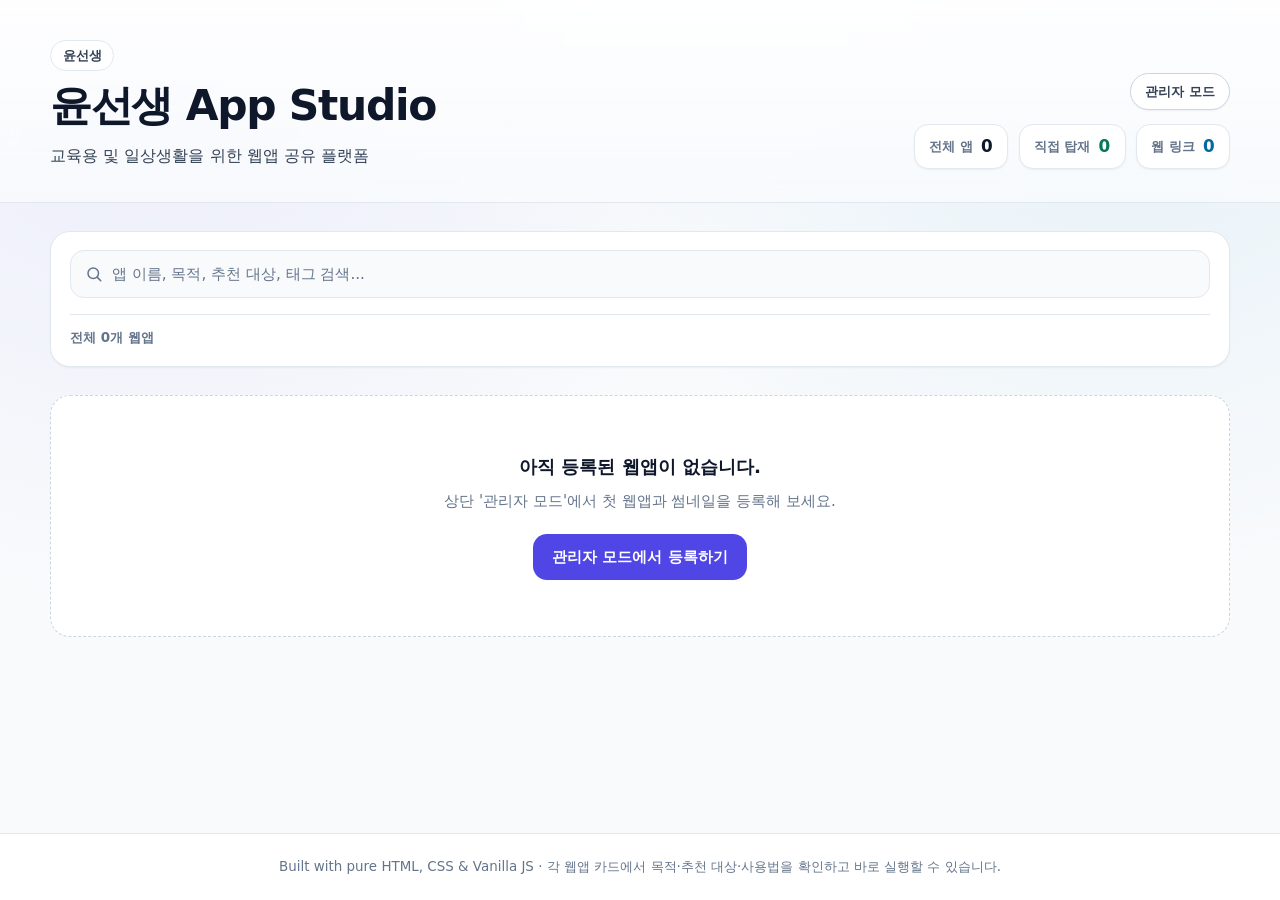
==== index.html @ fdda2f03 "feat: rebrand to Yoon Studio, prune unused categories, and add adaptive thumbnail fit" ====
<!DOCTYPE html>
<html lang="ko">
<head>
  <meta charset="UTF-8" />
  <meta name="viewport" content="width=device-width, initial-scale=1.0" />
  <title>윤선생 App Studio</title>
  <meta name="description" content="교육용 및 일상생활을 위한 웹앱 공유 플랫폼" />
  <meta property="og:type" content="website" />
  <meta property="og:title" content="윤선생 App Studio" />
  <meta property="og:description" content="교육용 및 일상생활을 위한 웹앱 공유 플랫폼" />
  <link rel="stylesheet" href="./css/styles.css" />
  <script defer src="./data/apps.js"></script>
  <script defer src="./js/state.js"></script>
  <script defer src="./js/render.js"></script>
  <script defer src="./js/viewer.js"></script>
  <script defer src="./js/app.js"></script>
</head>
<body>
  <div class="page-shell">
    <header id="site-header" class="site-header"></header>

    <main id="main-content" class="portfolio-main">
      <div id="draft-banner" class="draft-banner" hidden></div>

      <section class="controls-bar" aria-label="웹앱 검색 및 필터">
        <div class="controls-top">
          <div class="search-field">
            <label for="search-input" class="sr-only">웹앱 검색</label>
            <svg class="search-icon" viewBox="0 0 24 24" width="18" height="18" aria-hidden="true" focusable="false">
              <circle cx="11" cy="11" r="7" fill="none" stroke="currentColor" stroke-width="2" />
              <line x1="16.5" y1="16.5" x2="21" y2="21" stroke="currentColor" stroke-width="2" stroke-linecap="round" />
            </svg>
            <input
              id="search-input"
              class="search-input"
              type="search"
              placeholder="앱 이름, 목적, 추천 대상, 태그 검색..."
              autocomplete="off"
            />
          </div>

          <div class="launch-filter-group" role="group" aria-label="실행 방식 필터">
            <button type="button" class="launch-filter-btn is-active" data-launch-filter="all" aria-pressed="true">전체</button>
            <button type="button" class="launch-filter-btn" data-launch-filter="embedded" aria-pressed="false">직접 탑재</button>
            <button type="button" class="launch-filter-btn" data-launch-filter="external" aria-pressed="false">웹 링크</button>
          </div>
        </div>

        <div class="controls-bottom">
          <div id="tag-filters" class="tag-filters" aria-label="태그 필터"></div>
          <p id="apps-count" class="apps-count" aria-live="polite"></p>
        </div>
      </section>

      <section class="showcase-section" aria-label="웹앱 쇼케이스">
        <div id="app-grid" class="app-grid"></div>
      </section>
    </main>

    <footer class="site-footer">
      <p class="footer-note">Built with pure HTML, CSS &amp; Vanilla JS · 각 웹앱 카드에서 목적·추천 대상·사용법을 확인하고 바로 실행할 수 있습니다.</p>
    </footer>
  </div>

  <div id="detail-modal" class="detail-modal" hidden aria-hidden="true"></div>

  <div id="admin-modal" class="modal-overlay" hidden aria-hidden="true"></div>

  <div
    id="viewer-overlay"
    class="viewer-overlay"
    hidden
    aria-hidden="true"
    role="dialog"
    aria-modal="true"
    aria-labelledby="viewer-app-title"
  >
    <header class="viewer-toolbar">
      <div class="viewer-toolbar-left">
        <button id="viewer-back" type="button" class="viewer-btn viewer-back-btn">← 상세로</button>
        <h2 id="viewer-app-title" class="viewer-app-title"></h2>
      </div>

      <div class="viewer-toolbar-right">
        <div class="viewer-device-group" role="group" aria-label="미리보기 화면 크기">
          <button id="viewer-device-desktop" type="button" class="viewer-device-btn is-active" aria-pressed="true">데스크톱</button>
          <button id="viewer-device-mobile" type="button" class="viewer-device-btn" aria-pressed="false">모바일</button>
        </div>
        <button id="viewer-copy-share" type="button" class="viewer-btn">공유 링크 복사</button>
        <a id="viewer-open-external" class="viewer-btn viewer-external-link" target="_blank" rel="noopener noreferrer">새 탭으로 열기</a>
        <button id="viewer-close" type="button" class="viewer-btn viewer-close-btn" aria-label="뷰어 닫기">닫기</button>
      </div>
    </header>

    <div class="viewer-hint" role="note">화면이 표시되지 않으면 '새 탭으로 열기'를 눌러주세요</div>

    <div class="viewer-stage-wrap">
      <div id="viewer-stage" class="viewer-frame-stage">
        <iframe
          id="viewer-iframe"
          class="viewer-iframe"
          src="about:blank"
          loading="eager"
          sandbox="allow-scripts allow-same-origin allow-forms allow-popups allow-modals allow-downloads"
          referrerpolicy="strict-origin-when-cross-origin"
        ></iframe>
      </div>
    </div>
  </div>

  <div id="toast" class="toast" role="status" aria-live="polite" hidden></div>
</body>
</html>
---- css/styles.css ----
:root {
  color-scheme: light;
  --bg: #f8fafc;
  --surface: #ffffff;
  --surface-muted: #f1f5f9;
  --surface-tint: #eef2ff;
  --ink: #0f172a;
  --ink-secondary: #334155;
  --ink-muted: #64748b;
  --border: #e2e8f0;
  --border-strong: #cbd5e1;
  --accent: #4f46e5;
  --accent-hover: #4338ca;
  --accent-soft: #eef2ff;
  --accent-ink: #ffffff;
  --sky: #0284c7;
  --sky-soft: #f0f9ff;
  --sky-ink: #0369a1;
  --emerald-soft: #ecfdf5;
  --emerald-ink: #047857;
  --shadow-sm: 0 1px 2px rgba(15, 23, 42, 0.05);
  --shadow-md: 0 8px 24px -6px rgba(15, 23, 42, 0.08), 0 2px 6px -1px rgba(15, 23, 42, 0.04);
  --shadow-lg: 0 24px 48px -12px rgba(15, 23, 42, 0.18), 0 8px 18px -6px rgba(15, 23, 42, 0.08);
  --radius-sm: 8px;
  --radius-md: 14px;
  --radius-lg: 20px;
  --radius-pill: 999px;
  --container-max: 1180px;
  --font-sans: "Pretendard Variable", "Pretendard", "SUIT", "Noto Sans KR", system-ui, -apple-system, BlinkMacSystemFont, "Segoe UI", sans-serif;
  --transition-fast: 160ms cubic-bezier(0.22, 1, 0.36, 1);
  --transition-base: 220ms cubic-bezier(0.22, 1, 0.36, 1);
}

*,
*::before,
*::after {
  box-sizing: border-box;
}

[hidden] {
  display: none !important;
}

html {
  -webkit-text-size-adjust: 100%;
  scroll-behavior: smooth;
}

body {
  margin: 0;
  min-height: 100vh;
  background-color: var(--bg);
  background-image:
    radial-gradient(circle at 12% 0%, rgba(79, 70, 229, 0.08), transparent 42%),
    radial-gradient(circle at 88% 4%, rgba(2, 132, 199, 0.08), transparent 38%);
  color: var(--ink);
  font-family: var(--font-sans);
  line-height: 1.6;
  -webkit-font-smoothing: antialiased;
}

body.has-overlay {
  overflow: hidden;
}

img {
  display: block;
  max-width: 100%;
}

button,
input,
a {
  font: inherit;
}

:focus-visible {
  outline: 2.5px solid var(--accent);
  outline-offset: 2px;
}

.sr-only {
  position: absolute;
  width: 1px;
  height: 1px;
  padding: 0;
  margin: -1px;
  overflow: hidden;
  clip: rect(0, 0, 0, 0);
  white-space: nowrap;
  border: 0;
}

.page-shell {
  min-height: 100vh;
  display: flex;
  flex-direction: column;
}

/* Header / Hero */
.site-header {
  border-bottom: 1px solid var(--border);
  background: linear-gradient(180deg, rgba(255, 255, 255, 0.92) 0%, rgba(248, 250, 252, 0.85) 100%);
  backdrop-filter: blur(8px);
}

.hero-inner {
  width: min(var(--container-max), 100% - 2rem);
  margin: 0 auto;
  padding: 2.5rem 0 2.1rem;
  display: flex;
  flex-wrap: wrap;
  align-items: flex-end;
  justify-content: space-between;
  gap: 1.5rem 2rem;
}

.hero-copy {
  flex: 1 1 460px;
  min-width: 0;
}

.hero-meta {
  display: flex;
  flex-wrap: wrap;
  align-items: center;
  gap: 0.6rem;
  margin-bottom: 0.7rem;
}

.hero-owner {
  display: inline-flex;
  align-items: center;
  padding: 0.24rem 0.72rem;
  border-radius: var(--radius-pill);
  background: var(--surface);
  border: 1px solid var(--border);
  color: var(--ink-secondary);
  font-size: 0.82rem;
  font-weight: 600;
}

.hero-contact {
  display: inline-flex;
  align-items: center;
  padding: 0.24rem 0.75rem;
  border-radius: var(--radius-pill);
  background: var(--accent-soft);
  color: var(--accent);
  font-size: 0.82rem;
  font-weight: 600;
  text-decoration: none;
  transition: background-color var(--transition-fast), color var(--transition-fast);
}

.hero-contact:hover {
  background: var(--accent);
  color: var(--accent-ink);
}

.hero-title {
  margin: 0;
  font-size: clamp(1.85rem, 3.4vw, 2.65rem);
  font-weight: 800;
  letter-spacing: -0.03em;
  line-height: 1.15;
  color: var(--ink);
}

.hero-subtitle {
  margin: 0.75rem 0 0;
  max-width: 62ch;
  font-size: 1.02rem;
  color: var(--ink-secondary);
}

.hero-side {
  display: flex;
  flex-direction: column;
  align-items: flex-end;
  gap: 0.85rem;
}

.hero-top-actions {
  display: flex;
  flex-wrap: wrap;
  align-items: center;
  justify-content: flex-end;
  gap: 0.5rem;
}

.btn-admin-entry,
.btn-admin-lock {
  display: inline-flex;
  align-items: center;
  justify-content: center;
  padding: 0.44rem 0.9rem;
  border-radius: var(--radius-pill);
  font-size: 0.82rem;
  font-weight: 700;
  cursor: pointer;
  transition: background-color var(--transition-fast), border-color var(--transition-fast), color var(--transition-fast);
}

.btn-admin-entry {
  border: 1px solid var(--border-strong);
  background: var(--surface);
  color: var(--ink-secondary);
  box-shadow: var(--shadow-sm);
}

.btn-admin-entry:hover {
  border-color: var(--accent);
  color: var(--accent);
  background: var(--accent-soft);
}

.btn-admin-lock {
  border: 1px solid rgba(220, 38, 38, 0.28);
  background: #fef2f2;
  color: #b91c1c;
}

.btn-admin-lock:hover {
  background: #fee2e2;
  border-color: rgba(220, 38, 38, 0.45);
}

.hero-stats {
  display: flex;
  flex-wrap: wrap;
  gap: 0.65rem;
}

.stat-badge {
  display: inline-flex;
  align-items: center;
  gap: 0.5rem;
  padding: 0.5rem 0.9rem;
  border-radius: var(--radius-md);
  background: var(--surface);
  border: 1px solid var(--border);
  box-shadow: var(--shadow-sm);
}

.stat-label {
  font-size: 0.82rem;
  font-weight: 600;
  color: var(--ink-muted);
}

.stat-value {
  font-size: 1.05rem;
  font-weight: 800;
  font-variant-numeric: tabular-nums;
  color: var(--ink);
}

.stat-badge.is-embedded .stat-value {
  color: var(--emerald-ink);
}

.stat-badge.is-external .stat-value {
  color: var(--sky-ink);
}

/* Main Layout */
.portfolio-main {
  flex: 1 0 auto;
  width: min(var(--container-max), 100% - 2rem);
  margin: 0 auto;
  padding: 1.75rem 0 3.5rem;
}

.draft-banner {
  display: flex;
  flex-wrap: wrap;
  align-items: center;
  justify-content: space-between;
  gap: 0.75rem 1rem;
  padding: 0.85rem 1.1rem;
  margin-bottom: 1.25rem;
  border-radius: var(--radius-md);
  background: #fffbeb;
  border: 1px solid #fde68a;
  color: #92400e;
  font-size: 0.88rem;
  font-weight: 600;
}

/* Controls Bar */
.controls-bar {
  display: flex;
  flex-direction: column;
  gap: 1rem;
  padding: 1.1rem 1.2rem;
  margin-bottom: 1.75rem;
  background: var(--surface);
  border: 1px solid var(--border);
  border-radius: var(--radius-lg);
  box-shadow: var(--shadow-sm);
}

.controls-top {
  display: flex;
  flex-wrap: wrap;
  align-items: center;
  gap: 0.9rem;
}

.search-field {
  position: relative;
  flex: 1 1 280px;
  min-width: 0;
}

.search-icon {
  position: absolute;
  left: 0.9rem;
  top: 50%;
  transform: translateY(-50%);
  color: var(--ink-muted);
  pointer-events: none;
}

.search-input {
  width: 100%;
  padding: 0.68rem 0.95rem 0.68rem 2.55rem;
  border: 1px solid var(--border);
  border-radius: var(--radius-md);
  background: var(--bg);
  color: var(--ink);
  font-size: 0.95rem;
  transition: border-color var(--transition-fast), background-color var(--transition-fast), box-shadow var(--transition-fast);
}

.search-input::placeholder {
  color: var(--ink-muted);
}

.search-input:focus {
  outline: none;
  background: var(--surface);
  border-color: var(--accent);
  box-shadow: 0 0 0 3px rgba(79, 70, 229, 0.14);
}

.launch-filter-group {
  display: inline-flex;
  padding: 0.25rem;
  border-radius: var(--radius-md);
  background: var(--surface-muted);
  border: 1px solid var(--border);
  gap: 0.2rem;
}

.launch-filter-btn {
  border: 0;
  border-radius: 10px;
  padding: 0.48rem 0.95rem;
  background: transparent;
  color: var(--ink-secondary);
  font-size: 0.88rem;
  font-weight: 600;
  cursor: pointer;
  white-space: nowrap;
  transition: background-color var(--transition-fast), color var(--transition-fast), box-shadow var(--transition-fast);
}

.launch-filter-btn:hover {
  color: var(--ink);
}

.launch-filter-btn.is-active {
  background: var(--surface);
  color: var(--accent);
  box-shadow: var(--shadow-sm);
}

.controls-bottom {
  display: flex;
  flex-wrap: wrap;
  align-items: center;
  justify-content: space-between;
  gap: 0.75rem 1rem;
  padding-top: 0.75rem;
  border-top: 1px solid var(--border);
}

.tag-filters {
  display: flex;
  flex-wrap: wrap;
  gap: 0.45rem;
}

.filter-chip {
  border: 1px solid var(--border);
  border-radius: var(--radius-pill);
  padding: 0.34rem 0.85rem;
  background: var(--surface);
  color: var(--ink-secondary);
  font-size: 0.84rem;
  font-weight: 600;
  cursor: pointer;
  transition: background-color var(--transition-fast), border-color var(--transition-fast), color var(--transition-fast);
}

.filter-chip:hover {
  border-color: var(--border-strong);
  background: var(--surface-muted);
  color: var(--ink);
}

.filter-chip.is-active {
  background: var(--ink);
  border-color: var(--ink);
  color: #ffffff;
}

.apps-count {
  margin: 0;
  font-size: 0.84rem;
  font-weight: 600;
  color: var(--ink-muted);
  white-space: nowrap;
}

/* Showcase Grid */
.app-grid {
  display: grid;
  grid-template-columns: 1fr;
  gap: 1.35rem;
}

@media (min-width: 640px) {
  .app-grid {
    grid-template-columns: repeat(2, minmax(0, 1fr));
  }
}

@media (min-width: 1024px) {
  .app-grid {
    grid-template-columns: repeat(3, minmax(0, 1fr));
  }
}

.app-card {
  position: relative;
  display: flex;
  border-radius: var(--radius-lg);
  background: var(--surface);
  border: 1px solid var(--border);
  box-shadow: var(--shadow-sm);
  overflow: hidden;
  transition: transform var(--transition-base), box-shadow var(--transition-base), border-color var(--transition-base);
}

.app-card.is-featured {
  border-color: rgba(79, 70, 229, 0.32);
  box-shadow: 0 4px 18px -6px rgba(79, 70, 229, 0.16), var(--shadow-sm);
}

.app-card:hover {
  transform: translateY(-4px);
  box-shadow: var(--shadow-md);
  border-color: var(--border-strong);
}

.app-card.is-featured:hover {
  border-color: rgba(79, 70, 229, 0.55);
}

.app-card-trigger {
  width: 100%;
  padding: 0;
  margin: 0;
  border: 0;
  background: transparent;
  color: inherit;
  text-align: left;
  cursor: pointer;
  display: flex;
  flex-direction: column;
}

.app-card-trigger:focus-visible {
  outline-offset: -3px;
  border-radius: var(--radius-lg);
}

.app-card-thumb {
  position: relative;
  width: 100%;
  aspect-ratio: 16 / 9;
  overflow: hidden;
  background: #0f172a;
  border-bottom: 1px solid var(--border);
}

.thumb-ambient-bg {
  position: absolute;
  inset: -14px;
  width: calc(100% + 28px);
  height: calc(100% + 28px);
  object-fit: cover;
  filter: blur(18px) saturate(1.15) brightness(0.88);
  opacity: 0;
  pointer-events: none;
  transition: opacity var(--transition-base);
}

.is-contain-fit .thumb-ambient-bg {
  opacity: 1;
}

.app-card-img {
  position: relative;
  z-index: 1;
  width: 100%;
  height: 100%;
  object-fit: cover;
  transition: transform 320ms cubic-bezier(0.22, 1, 0.36, 1);
}

.is-contain-fit .app-card-img,
.is-contain-fit .modal-thumb-img {
  position: relative;
  z-index: 1;
  object-fit: contain;
  padding: 0.5rem;
}

.app-card:hover .app-card-img {
  transform: scale(1.03);
}

.launch-badge {
  display: inline-flex;
  align-items: center;
  padding: 0.24rem 0.66rem;
  border-radius: var(--radius-pill);
  font-size: 0.76rem;
  font-weight: 700;
  letter-spacing: -0.01em;
}

.app-card-thumb .launch-badge {
  position: absolute;
  top: 0.75rem;
  right: 0.75rem;
  z-index: 2;
  backdrop-filter: blur(6px);
  box-shadow: 0 2px 8px rgba(15, 23, 42, 0.16);
}

.launch-badge.is-embedded {
  background: rgba(236, 253, 245, 0.94);
  color: var(--emerald-ink);
  border: 1px solid rgba(4, 120, 87, 0.22);
}

.launch-badge.is-external {
  background: rgba(240, 249, 255, 0.94);
  color: var(--sky-ink);
  border: 1px solid rgba(3, 105, 161, 0.22);
}

.app-card-body {
  flex: 1 1 auto;
  display: flex;
  flex-direction: column;
  padding: 1.15rem 1.2rem 1.25rem;
  gap: 0.55rem;
}

.app-card-title {
  margin: 0;
  font-size: 1.12rem;
  font-weight: 750;
  letter-spacing: -0.015em;
  line-height: 1.35;
  color: var(--ink);
}

.app-card-tagline {
  margin: 0;
  font-size: 0.92rem;
  line-height: 1.5;
  color: var(--ink-secondary);
  display: -webkit-box;
  -webkit-line-clamp: 2;
  -webkit-box-orient: vertical;
  overflow: hidden;
}

.app-card-audience {
  margin: 0.15rem 0 0;
  display: flex;
  flex-wrap: wrap;
  align-items: baseline;
  gap: 0.4rem;
  font-size: 0.83rem;
  color: var(--ink-muted);
}

.audience-label {
  flex: 0 0 auto;
  padding: 0.12rem 0.48rem;
  border-radius: 6px;
  background: var(--surface-muted);
  color: var(--ink-secondary);
  font-size: 0.75rem;
  font-weight: 700;
}

.audience-text {
  color: var(--ink-secondary);
}

.app-card-tags {
  margin-top: auto;
  padding-top: 0.45rem;
  display: flex;
  flex-wrap: wrap;
  gap: 0.35rem;
}

.tag-chip {
  display: inline-flex;
  align-items: center;
  padding: 0.18rem 0.58rem;
  border-radius: var(--radius-pill);
  background: var(--surface-muted);
  color: var(--ink-secondary);
  font-size: 0.76rem;
  font-weight: 600;
}

.tag-chip.is-overflow {
  background: var(--accent-soft);
  color: var(--accent);
}

/* Empty State */
.empty-state {
  grid-column: 1 / -1;
  text-align: center;
  padding: 3.5rem 1.5rem;
  border-radius: var(--radius-lg);
  background: var(--surface);
  border: 1px dashed var(--border-strong);
}

.empty-state-title {
  margin: 0;
  font-size: 1.15rem;
  font-weight: 700;
  color: var(--ink);
}

.empty-state-desc {
  margin: 0.5rem auto 1.25rem;
  max-width: 44ch;
  font-size: 0.94rem;
  color: var(--ink-muted);
}

.btn-reset-filters {
  border: 0;
  border-radius: var(--radius-md);
  padding: 0.65rem 1.25rem;
  background: var(--ink);
  color: #ffffff;
  font-size: 0.9rem;
  font-weight: 600;
  cursor: pointer;
  transition: background-color var(--transition-fast);
}

.btn-reset-filters:hover {
  background: var(--accent);
}

/* Footer */
.site-footer {
  border-top: 1px solid var(--border);
  background: var(--surface);
  padding: 1.4rem 1rem;
  text-align: center;
}

.footer-note {
  margin: 0;
  font-size: 0.84rem;
  color: var(--ink-muted);
}

/* Detail & Admin Modals */
.detail-modal,
.modal-overlay {
  position: fixed;
  inset: 0;
  z-index: 40;
  display: flex;
  align-items: center;
  justify-content: center;
  padding: 1rem;
}

.modal-backdrop {
  position: fixed;
  inset: 0;
  background: rgba(15, 23, 42, 0.56);
  backdrop-filter: blur(4px);
}

.modal-dialog {
  position: relative;
  z-index: 1;
  width: min(740px, 100%);
  max-height: min(90vh, 880px);
  overflow-y: auto;
  background: var(--surface);
  border: 1px solid var(--border);
  border-radius: var(--radius-lg);
  box-shadow: var(--shadow-lg);
  display: flex;
  flex-direction: column;
}

.modal-dialog > * {
  flex-shrink: 0;
}

.modal-close {
  position: sticky;
  top: 0.85rem;
  align-self: flex-end;
  z-index: 3;
  margin: 0.85rem 0.85rem -2.9rem 0;
  width: 2.35rem;
  height: 2.35rem;
  border: 1px solid rgba(255, 255, 255, 0.35);
  border-radius: 50%;
  background: rgba(15, 23, 42, 0.72);
  color: #ffffff;
  font-size: 1.35rem;
  line-height: 1;
  cursor: pointer;
  display: grid;
  place-items: center;
  backdrop-filter: blur(6px);
  transition: background-color var(--transition-fast), transform var(--transition-fast);
}

.modal-close:hover {
  background: #0f172a;
  transform: scale(1.05);
}

.modal-thumb-wrap {
  position: relative;
  width: 100%;
  aspect-ratio: 16 / 9;
  background: #0f172a;
  overflow: hidden;
  border-bottom: 1px solid var(--border);
}

.modal-thumb-img {
  position: relative;
  z-index: 1;
  width: 100%;
  height: 100%;
  object-fit: cover;
}

.modal-header-block {
  padding: 1.4rem 1.5rem 0.85rem;
  display: flex;
  flex-direction: column;
  gap: 0.5rem;
}

.modal-header-meta {
  display: flex;
  align-items: center;
  gap: 0.5rem;
}

.modal-title {
  margin: 0;
  font-size: clamp(1.35rem, 2.5vw, 1.7rem);
  font-weight: 800;
  letter-spacing: -0.02em;
  line-height: 1.25;
  color: var(--ink);
}

.modal-tagline {
  margin: 0;
  font-size: 0.98rem;
  color: var(--ink-secondary);
}

.modal-tags {
  display: flex;
  flex-wrap: wrap;
  gap: 0.4rem;
  margin-top: 0.25rem;
}

.modal-sections {
  padding: 0.5rem 1.5rem 1.25rem;
  display: flex;
  flex-direction: column;
  gap: 0.9rem;
}

.modal-section {
  padding: 0.95rem 1.05rem;
  border-radius: var(--radius-md);
  background: var(--bg);
  border: 1px solid var(--border);
}

.modal-section-heading {
  margin: 0 0 0.4rem;
  font-size: 0.84rem;
  font-weight: 800;
  letter-spacing: 0.01em;
  color: var(--accent);
}

.modal-section-text,
.modal-desc-text {
  margin: 0;
  font-size: 0.95rem;
  color: var(--ink-secondary);
  line-height: 1.65;
}

.modal-desc-list {
  margin: 0;
  padding-left: 1.15rem;
  color: var(--ink-secondary);
  font-size: 0.94rem;
  line-height: 1.65;
  display: flex;
  flex-direction: column;
  gap: 0.35rem;
}

.modal-actions {
  position: sticky;
  bottom: 0;
  padding: 1rem 1.5rem 1.2rem;
  background: rgba(255, 255, 255, 0.96);
  border-top: 1px solid var(--border);
  backdrop-filter: blur(8px);
  display: flex;
  flex-wrap: wrap;
  gap: 0.65rem;
}

.btn-primary,
.btn-secondary {
  display: inline-flex;
  align-items: center;
  justify-content: center;
  padding: 0.72rem 1.2rem;
  border-radius: var(--radius-md);
  font-size: 0.92rem;
  font-weight: 700;
  text-decoration: none;
  cursor: pointer;
  transition: background-color var(--transition-fast), border-color var(--transition-fast), color var(--transition-fast), transform var(--transition-fast);
}

.btn-primary {
  border: 0;
  background: var(--accent);
  color: var(--accent-ink);
}

.btn-primary:hover {
  background: var(--accent-hover);
}

.btn-secondary {
  border: 1px solid var(--border-strong);
  background: var(--surface);
  color: var(--ink);
}

.btn-secondary:hover {
  background: var(--surface-muted);
}

.btn-primary[aria-disabled="true"],
.btn-secondary[aria-disabled="true"] {
  opacity: 0.45;
  pointer-events: none;
}

/* Live Viewer Overlay */
.viewer-overlay {
  position: fixed;
  inset: 0;
  z-index: 60;
  display: flex;
  flex-direction: column;
  background: #0f172a;
  color: #f8fafc;
}

.viewer-toolbar {
  flex: 0 0 auto;
  display: flex;
  flex-wrap: wrap;
  align-items: center;
  justify-content: space-between;
  gap: 0.65rem 1rem;
  padding: 0.7rem 1rem;
  background: #0b1220;
  border-bottom: 1px solid rgba(148, 163, 184, 0.22);
}

.viewer-hint {
  flex: 0 0 auto;
  padding: 0.34rem 1rem;
  background: rgba(15, 23, 42, 0.94);
  border-bottom: 1px solid rgba(148, 163, 184, 0.16);
  color: #cbd5e1;
  font-size: 0.78rem;
  line-height: 1.35;
  text-align: center;
}

.viewer-toolbar-left,
.viewer-toolbar-right {
  display: flex;
  flex-wrap: wrap;
  align-items: center;
  gap: 0.55rem;
}

.viewer-toolbar-left {
  min-width: 0;
  flex: 1 1 220px;
}

.viewer-app-title {
  margin: 0;
  font-size: 0.98rem;
  font-weight: 700;
  color: #f8fafc;
  white-space: nowrap;
  overflow: hidden;
  text-overflow: ellipsis;
}

.viewer-btn,
.viewer-device-btn {
  display: inline-flex;
  align-items: center;
  justify-content: center;
  padding: 0.46rem 0.85rem;
  border-radius: 9px;
  border: 1px solid rgba(148, 163, 184, 0.28);
  background: rgba(30, 41, 59, 0.85);
  color: #e2e8f0;
  font-size: 0.84rem;
  font-weight: 600;
  text-decoration: none;
  cursor: pointer;
  white-space: nowrap;
  transition: background-color var(--transition-fast), border-color var(--transition-fast), color var(--transition-fast);
}

.viewer-btn:hover,
.viewer-device-btn:hover {
  background: #334155;
  color: #ffffff;
}

.viewer-device-group {
  display: inline-flex;
  padding: 0.18rem;
  border-radius: 10px;
  background: rgba(15, 23, 42, 0.9);
  border: 1px solid rgba(148, 163, 184, 0.22);
  gap: 0.2rem;
}

.viewer-device-btn {
  border: 0;
  background: transparent;
  padding: 0.36rem 0.72rem;
  border-radius: 7px;
}

.viewer-device-btn.is-active {
  background: var(--accent);
  color: #ffffff;
}

.viewer-close-btn {
  background: rgba(239, 68, 68, 0.16);
  border-color: rgba(248, 113, 113, 0.35);
  color: #fecaca;
}

.viewer-close-btn:hover {
  background: #dc2626;
  border-color: #dc2626;
  color: #ffffff;
}

.viewer-stage-wrap {
  flex: 1 1 auto;
  min-height: 0;
  display: flex;
  align-items: stretch;
  justify-content: center;
  padding: 0.75rem;
  background: #0f172a;
}

.viewer-frame-stage {
  width: 100%;
  height: 100%;
  background: #ffffff;
  border-radius: 12px;
  overflow: hidden;
  border: 1px solid rgba(148, 163, 184, 0.24);
  box-shadow: 0 20px 50px rgba(0, 0, 0, 0.45);
  transition: width var(--transition-base), border-radius var(--transition-base);
}

.viewer-frame-stage.is-mobile {
  width: min(390px, 100%);
  border-radius: 26px;
  border: 6px solid #334155;
}

.viewer-iframe {
  display: block;
  width: 100%;
  height: 100%;
  border: 0;
  background: #ffffff;
}

/* Toast Notification */
.toast {
  position: fixed;
  left: 50%;
  bottom: 1.5rem;
  transform: translateX(-50%);
  z-index: 80;
  padding: 0.7rem 1.2rem;
  border-radius: var(--radius-pill);
  background: #0f172a;
  color: #f8fafc;
  font-size: 0.88rem;
  font-weight: 600;
  box-shadow: var(--shadow-lg);
  border: 1px solid rgba(148, 163, 184, 0.28);
}

@media (max-width: 639px) {
  .hero-inner {
    padding: 1.75rem 0 1.5rem;
  }

  .hero-side {
    width: 100%;
    align-items: flex-start;
  }

  .hero-top-actions {
    justify-content: flex-start;
  }

  .controls-bar {
    padding: 0.95rem;
  }

  .modal-header-block,
  .modal-sections,
  .modal-actions {
    padding-left: 1.1rem;
    padding-right: 1.1rem;
  }

  .viewer-hint {
    padding: 0.3rem 0.75rem;
    font-size: 0.74rem;
  }

  .viewer-stage-wrap {
    padding: 0.45rem;
  }
}

@media (prefers-reduced-motion: reduce) {
  html {
    scroll-behavior: auto;
  }

  *,
  *::before,
  *::after {
    animation-duration: 0.01ms !important;
    animation-iteration-count: 1 !important;
    transition-duration: 0.01ms !important;
  }

  .app-card:hover {
    transform: none;
  }

  .app-card:hover .app-card-img {
    transform: none;
  }
}
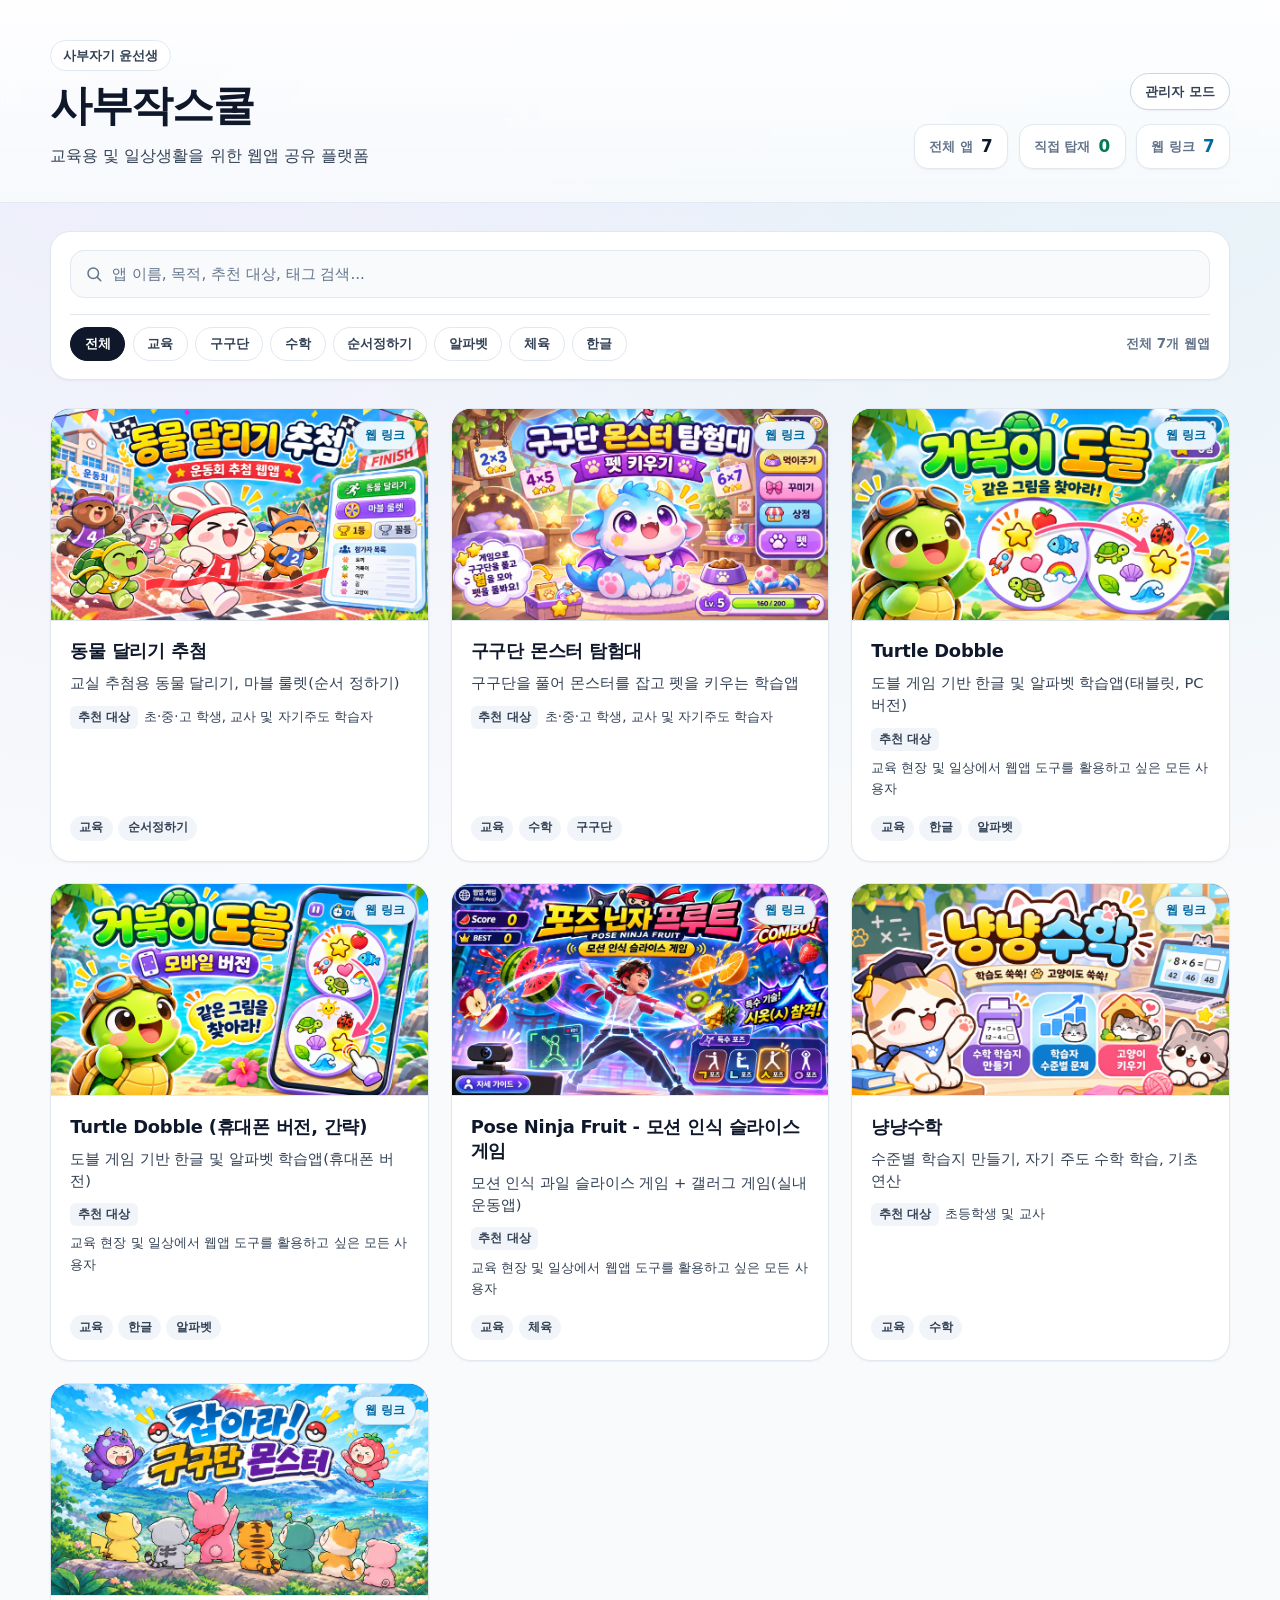
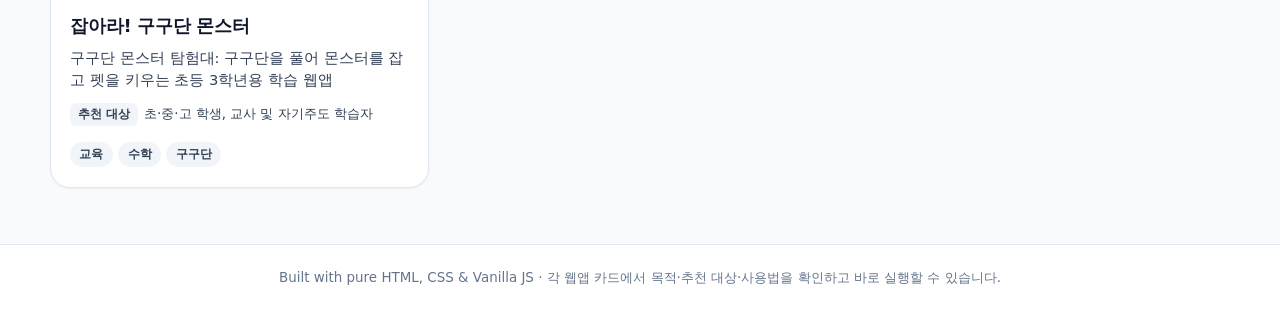
==== commit 0a21d3af: "chore: update site title to 사부작스쿨 and owner name to 사부자기 윤선생" ====
--- a/index.html
+++ b/index.html
@@ -3,16 +3,19 @@
 <head>
   <meta charset="UTF-8" />
   <meta name="viewport" content="width=device-width, initial-scale=1.0" />
-  <title>윤선생 App Studio</title>
+  <title>사부작스쿨</title>
   <meta name="description" content="교육용 및 일상생활을 위한 웹앱 공유 플랫폼" />
   <meta property="og:type" content="website" />
-  <meta property="og:title" content="윤선생 App Studio" />
+  <meta property="og:title" content="사부작스쿨" />
   <meta property="og:description" content="교육용 및 일상생활을 위한 웹앱 공유 플랫폼" />
   <link rel="stylesheet" href="./css/styles.css" />
   <script defer src="./data/apps.js"></script>
   <script defer src="./js/state.js"></script>
   <script defer src="./js/render.js"></script>
   <script defer src="./js/viewer.js"></script>
+  <script defer src="./js/recommender.js"></script>
+  <script defer src="./js/github-sync.js"></script>
+  <script defer src="./js/admin.js"></script>
   <script defer src="./js/app.js"></script>
 </head>
 <body>
--- a/css/styles.css
+++ b/css/styles.css
@@ -70,6 +70,8 @@
 
 button,
 input,
+textarea,
+select,
 a {
   font: inherit;
 }
@@ -288,6 +290,11 @@
   font-weight: 600;
 }
 
+.btn-reset-draft {
+  padding: 0.4rem 0.85rem;
+  font-size: 0.82rem;
+}
+
 /* Controls Bar */
 .controls-bar {
   display: flex;
@@ -501,6 +508,7 @@
   position: absolute;
   inset: -14px;
   width: calc(100% + 28px);
+  max-width: none;
   height: calc(100% + 28px);
   object-fit: cover;
   filter: blur(18px) saturate(1.15) brightness(0.88);
@@ -1069,6 +1077,526 @@
   border: 1px solid rgba(148, 163, 184, 0.28);
 }
 
+/* Admin Mode Modal & Panel */
+#admin-modal.modal-overlay {
+  z-index: 50;
+}
+
+.admin-auth-dialog {
+  width: min(440px, 100%);
+}
+
+.admin-auth-box {
+  padding: 2rem 1.65rem 1.65rem;
+}
+
+.admin-auth-title {
+  margin: 0 0 0.4rem;
+  font-size: 1.3rem;
+  font-weight: 800;
+  color: var(--ink);
+}
+
+.admin-auth-desc {
+  margin: 0 0 1.15rem;
+  font-size: 0.9rem;
+  color: var(--ink-secondary);
+}
+
+.admin-auth-form {
+  display: flex;
+  flex-direction: column;
+  gap: 0.75rem;
+}
+
+.admin-auth-actions {
+  display: flex;
+  justify-content: flex-end;
+  gap: 0.6rem;
+  margin-top: 0.35rem;
+}
+
+.admin-dialog {
+  width: min(1060px, 100%);
+  max-height: min(92vh, 920px);
+  overflow: hidden;
+}
+
+.admin-panel-header {
+  display: flex;
+  align-items: center;
+  justify-content: space-between;
+  gap: 1rem;
+  padding: 1.05rem 1.4rem;
+  border-bottom: 1px solid var(--border);
+  background: var(--surface);
+}
+
+.admin-panel-title-wrap {
+  min-width: 0;
+}
+
+.admin-panel-title {
+  margin: 0;
+  font-size: 1.2rem;
+  font-weight: 800;
+  color: var(--ink);
+}
+
+.admin-panel-subtitle {
+  margin: 0.2rem 0 0;
+  font-size: 0.84rem;
+  color: var(--ink-muted);
+}
+
+.admin-panel-header-actions {
+  display: flex;
+  align-items: center;
+  gap: 0.65rem;
+}
+
+.admin-panel-header .admin-close-btn {
+  position: static;
+  margin: 0;
+  background: var(--surface-muted);
+  color: var(--ink);
+  border: 1px solid var(--border-strong);
+}
+
+.admin-panel-header .admin-close-btn:hover {
+  background: var(--ink);
+  color: #ffffff;
+}
+
+.admin-auth-dialog .admin-close-btn {
+  position: absolute;
+  top: 0.85rem;
+  right: 0.85rem;
+  margin: 0;
+  background: var(--surface-muted);
+  color: var(--ink);
+  border: 1px solid var(--border-strong);
+}
+
+.admin-layout {
+  flex: 1 1 auto;
+  min-height: 0;
+  display: grid;
+  grid-template-columns: 270px minmax(0, 1fr);
+  overflow: hidden;
+}
+
+.admin-app-list {
+  border-right: 1px solid var(--border);
+  background: var(--bg);
+  padding: 1rem;
+  overflow-y: auto;
+  display: flex;
+  flex-direction: column;
+  gap: 0.75rem;
+}
+
+.admin-app-list-header {
+  display: flex;
+  align-items: center;
+  justify-content: space-between;
+  gap: 0.5rem;
+}
+
+.admin-new-app-btn {
+  padding: 0.38rem 0.72rem;
+  font-size: 0.8rem;
+}
+
+.admin-app-list-items {
+  display: flex;
+  flex-direction: column;
+  gap: 0.5rem;
+}
+
+.admin-app-list-empty {
+  margin: 0.5rem 0;
+  font-size: 0.84rem;
+  color: var(--ink-muted);
+}
+
+.admin-app-item {
+  display: flex;
+  align-items: stretch;
+  gap: 0.35rem;
+}
+
+.admin-app-item-select {
+  flex: 1 1 auto;
+  min-width: 0;
+  text-align: left;
+  padding: 0.6rem 0.75rem;
+  border-radius: var(--radius-sm);
+  border: 1px solid var(--border);
+  background: var(--surface);
+  cursor: pointer;
+  display: flex;
+  flex-direction: column;
+  gap: 0.15rem;
+  transition: border-color var(--transition-fast), background-color var(--transition-fast);
+}
+
+.admin-app-item-select:hover {
+  border-color: var(--accent);
+}
+
+.admin-app-item-select.is-active {
+  border-color: var(--accent);
+  background: var(--accent-soft);
+}
+
+.admin-app-item-title {
+  font-size: 0.88rem;
+  font-weight: 700;
+  color: var(--ink);
+  overflow: hidden;
+  text-overflow: ellipsis;
+  white-space: nowrap;
+}
+
+.admin-app-item-meta {
+  font-size: 0.75rem;
+  color: var(--ink-muted);
+  overflow: hidden;
+  text-overflow: ellipsis;
+  white-space: nowrap;
+}
+
+.admin-app-delete-btn {
+  flex: 0 0 auto;
+  padding: 0 0.6rem;
+  border-radius: var(--radius-sm);
+  border: 1px solid rgba(220, 38, 38, 0.25);
+  background: #fef2f2;
+  color: #b91c1c;
+  font-size: 0.78rem;
+  font-weight: 700;
+  cursor: pointer;
+}
+
+.admin-app-delete-btn:hover {
+  background: #fee2e2;
+  border-color: rgba(220, 38, 38, 0.45);
+}
+
+.admin-form {
+  padding: 1.2rem 1.4rem;
+  overflow-y: auto;
+  display: flex;
+  flex-direction: column;
+  gap: 1.25rem;
+}
+
+.admin-form-section {
+  display: flex;
+  flex-direction: column;
+  gap: 0.75rem;
+  padding: 1rem 1.1rem;
+  border-radius: var(--radius-md);
+  background: var(--bg);
+  border: 1px solid var(--border);
+}
+
+.admin-section-title {
+  margin: 0;
+  font-size: 0.94rem;
+  font-weight: 800;
+  color: var(--ink);
+}
+
+.admin-field {
+  display: flex;
+  flex-direction: column;
+  gap: 0.32rem;
+}
+
+.admin-field-label {
+  font-size: 0.82rem;
+  font-weight: 700;
+  color: var(--ink-secondary);
+}
+
+.admin-field-hint {
+  margin: 0;
+  font-size: 0.78rem;
+  color: var(--ink-muted);
+}
+
+.admin-input,
+.admin-textarea,
+.admin-select {
+  width: 100%;
+  padding: 0.58rem 0.78rem;
+  border: 1px solid var(--border-strong);
+  border-radius: var(--radius-sm);
+  background: var(--surface);
+  color: var(--ink);
+  font-size: 0.9rem;
+}
+
+.admin-textarea {
+  resize: vertical;
+  line-height: 1.5;
+}
+
+.admin-file-input {
+  width: 100%;
+  font-size: 0.84rem;
+  color: var(--ink-secondary);
+}
+
+.admin-url-row {
+  display: flex;
+  flex-wrap: wrap;
+  gap: 0.55rem;
+}
+
+.admin-url-row .admin-input {
+  flex: 1 1 260px;
+}
+
+.admin-url-status,
+.admin-github-status {
+  margin: 0;
+  font-size: 0.83rem;
+  font-weight: 600;
+  color: var(--ink-secondary);
+}
+
+.admin-url-status.is-ok,
+.admin-github-status.is-ok {
+  color: var(--emerald-ink);
+}
+
+.admin-url-status.is-warn {
+  color: #b45309;
+}
+
+.admin-url-status.is-error,
+.admin-github-status.is-error,
+.admin-error-msg {
+  margin: 0;
+  font-size: 0.84rem;
+  font-weight: 700;
+  color: #b91c1c;
+}
+
+.admin-rec-box {
+  padding: 0.95rem 1rem;
+  border-radius: var(--radius-md);
+  background: var(--surface);
+  border: 1px solid rgba(79, 70, 229, 0.28);
+  display: flex;
+  flex-direction: column;
+  gap: 0.7rem;
+}
+
+.admin-rec-header {
+  display: flex;
+  flex-wrap: wrap;
+  align-items: center;
+  justify-content: space-between;
+  gap: 0.5rem;
+}
+
+.admin-rec-badge {
+  display: inline-flex;
+  padding: 0.2rem 0.65rem;
+  border-radius: var(--radius-pill);
+  background: var(--accent-soft);
+  color: var(--accent);
+  font-size: 0.78rem;
+  font-weight: 700;
+}
+
+.admin-apply-rec-btn {
+  padding: 0.45rem 0.95rem;
+  font-size: 0.84rem;
+}
+
+.admin-rec-grid {
+  margin: 0;
+  display: grid;
+  grid-template-columns: 95px minmax(0, 1fr);
+  gap: 0.35rem 0.75rem;
+  font-size: 0.84rem;
+}
+
+.admin-rec-grid dt {
+  font-weight: 700;
+  color: var(--ink-muted);
+}
+
+.admin-rec-grid dd {
+  margin: 0;
+  color: var(--ink-secondary);
+}
+
+.admin-rec-desc-list {
+  margin: 0;
+  padding-left: 1.1rem;
+}
+
+.admin-row-2 {
+  display: grid;
+  grid-template-columns: repeat(2, minmax(0, 1fr));
+  gap: 0.75rem;
+}
+
+.admin-row-3 {
+  display: grid;
+  grid-template-columns: repeat(3, minmax(0, 1fr));
+  gap: 0.75rem;
+}
+
+.admin-tag-add-row {
+  display: flex;
+  flex-wrap: wrap;
+  gap: 0.5rem;
+}
+
+.admin-tag-add-row .admin-input {
+  flex: 1 1 200px;
+}
+
+.admin-add-tag-btn {
+  padding: 0.5rem 0.95rem;
+  font-size: 0.85rem;
+  white-space: nowrap;
+}
+
+.admin-tag-suggestions {
+  display: flex;
+  flex-wrap: wrap;
+  gap: 0.4rem;
+}
+
+.admin-tag-chip {
+  padding: 0.28rem 0.75rem;
+  border-radius: var(--radius-pill);
+  border: 1px solid var(--border-strong);
+  background: var(--surface);
+  color: var(--ink-secondary);
+  font-size: 0.8rem;
+  font-weight: 600;
+  cursor: pointer;
+}
+
+.admin-tag-chip.is-active {
+  background: var(--accent);
+  border-color: var(--accent);
+  color: #ffffff;
+}
+
+.admin-checkbox-label {
+  display: inline-flex;
+  align-items: center;
+  gap: 0.5rem;
+  font-size: 0.88rem;
+  font-weight: 600;
+  color: var(--ink-secondary);
+  cursor: pointer;
+}
+
+.admin-thumb-grid {
+  display: grid;
+  grid-template-columns: minmax(0, 1.1fr) minmax(0, 1fr);
+  gap: 1rem;
+  align-items: start;
+}
+
+.admin-thumb-controls {
+  display: flex;
+  flex-direction: column;
+  gap: 0.7rem;
+}
+
+.admin-thumb-file-note {
+  font-size: 0.78rem;
+  font-weight: 600;
+  color: var(--emerald-ink);
+}
+
+.admin-thumb-preview-wrap {
+  display: flex;
+  flex-direction: column;
+  gap: 0.35rem;
+}
+
+.admin-thumb-preview {
+  border-radius: var(--radius-md);
+  overflow: hidden;
+  border: 1px solid var(--border-strong);
+  background: #0f172a;
+}
+
+.admin-github-details {
+  border: 1px solid var(--border);
+  border-radius: var(--radius-md);
+  background: var(--surface);
+  padding: 0.85rem 1rem;
+}
+
+.admin-github-summary {
+  font-size: 0.88rem;
+  font-weight: 700;
+  color: var(--ink);
+  cursor: pointer;
+}
+
+.admin-github-fields {
+  margin-top: 0.85rem;
+  display: flex;
+  flex-direction: column;
+  gap: 0.75rem;
+}
+
+.admin-footer-actions {
+  display: flex;
+  flex-wrap: wrap;
+  align-items: center;
+  gap: 0.6rem;
+  padding: 0.95rem 1.4rem;
+  border-top: 1px solid var(--border);
+  background: var(--surface);
+}
+
+.admin-reset-draft-btn {
+  margin-left: auto;
+}
+
+@media (max-width: 820px) {
+  .admin-layout {
+    grid-template-columns: 1fr;
+    overflow-y: auto;
+  }
+
+  .admin-app-list {
+    border-right: 0;
+    border-bottom: 1px solid var(--border);
+    max-height: 220px;
+  }
+
+  .admin-form {
+    overflow-y: visible;
+  }
+
+  .admin-row-2,
+  .admin-row-3,
+  .admin-thumb-grid {
+    grid-template-columns: 1fr;
+  }
+
+  .admin-reset-draft-btn {
+    margin-left: 0;
+  }
+}
+
 @media (max-width: 639px) {
   .hero-inner {
     padding: 1.75rem 0 1.5rem;
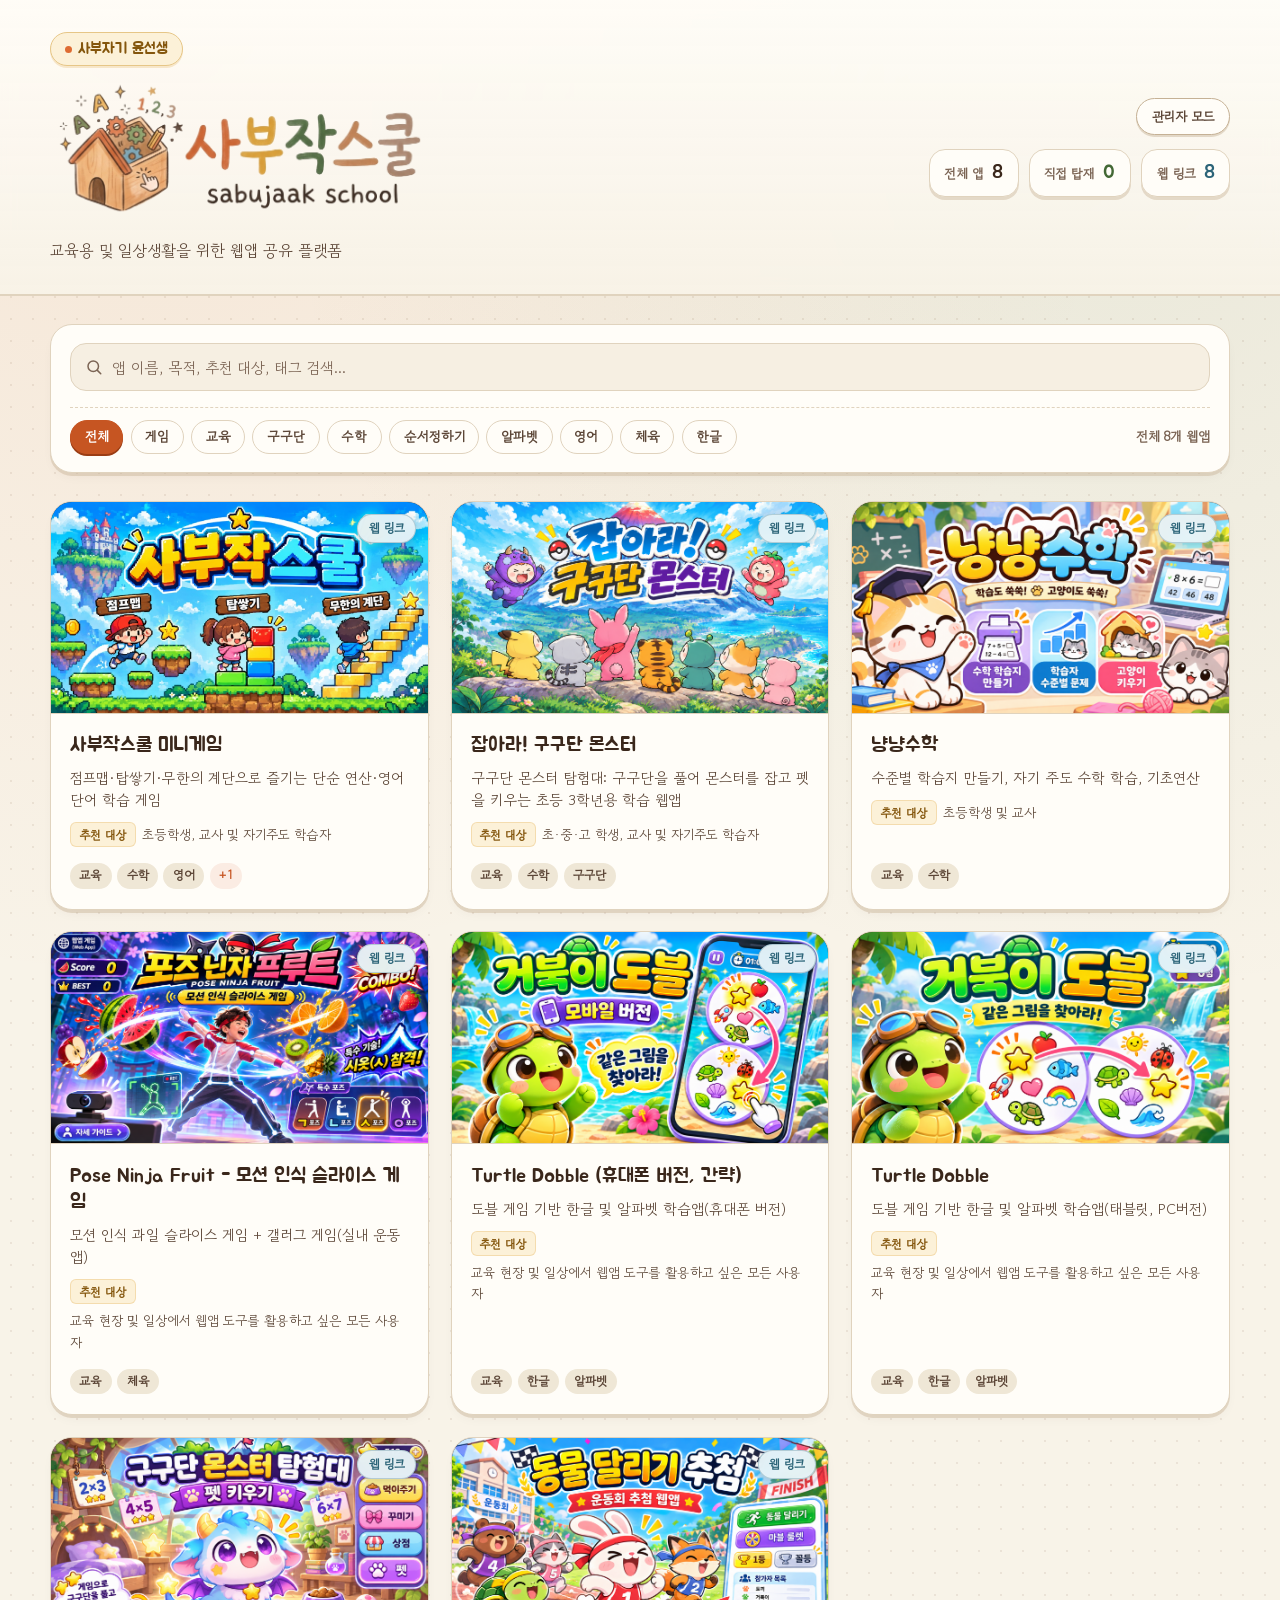
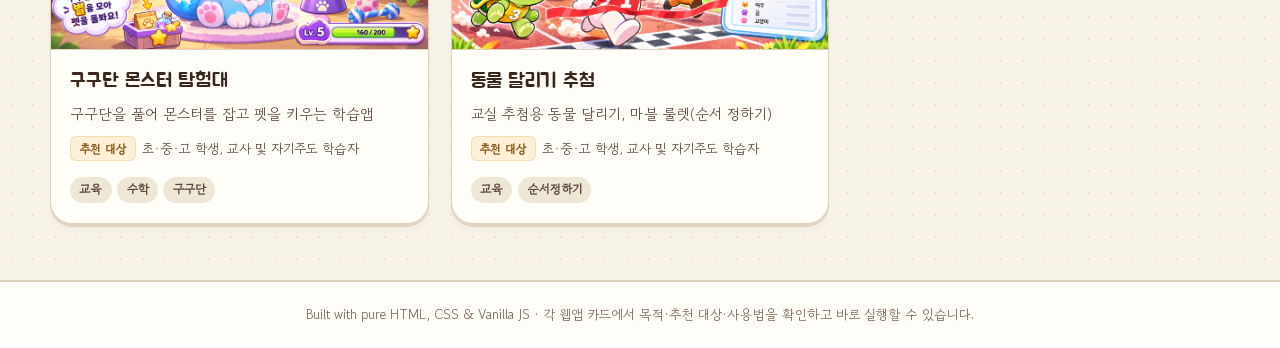
==== commit b0b7a7b2: "feat: apply Sabujaak craft theme to main portfolio" ====
--- a/index.html
+++ b/index.html
@@ -8,7 +8,11 @@
   <meta property="og:type" content="website" />
   <meta property="og:title" content="사부작스쿨" />
   <meta property="og:description" content="교육용 및 일상생활을 위한 웹앱 공유 플랫폼" />
+  <link rel="preconnect" href="https://fonts.googleapis.com" />
+  <link rel="preconnect" href="https://fonts.gstatic.com" crossorigin />
+  <link rel="stylesheet" href="https://fonts.googleapis.com/css2?family=Gowun+Dodum&family=Jua&display=swap" />
   <link rel="stylesheet" href="./css/styles.css" />
+  <link rel="stylesheet" href="./css/theme-craft.css" />
   <script defer src="./data/apps.js"></script>
   <script defer src="./js/state.js"></script>
   <script defer src="./js/render.js"></script>
@@ -112,5 +116,45 @@
   </div>
 
   <div id="toast" class="toast" role="status" aria-live="polite" hidden></div>
+
+  <script>
+    (function () {
+      function enhanceCraftLogo() {
+        var header = document.getElementById("site-header");
+        if (!header) {
+          return;
+        }
+        var titleEl = header.querySelector("h1.hero-title");
+        if (!titleEl || titleEl.classList.contains("is-craft-logo")) {
+          return;
+        }
+        var label = (titleEl.textContent || "사부작스쿨").trim() || "사부작스쿨";
+        var img = document.createElement("img");
+        img.className = "craft-hero-logo";
+        img.src = "./assets/sabujaak-logo.png";
+        img.alt = label;
+        img.addEventListener("error", function () {
+          titleEl.classList.remove("is-craft-logo");
+          titleEl.textContent = label;
+        });
+
+        var sr = document.createElement("span");
+        sr.className = "sr-only";
+        sr.textContent = label;
+
+        titleEl.classList.add("is-craft-logo");
+        titleEl.replaceChildren(img, sr);
+      }
+
+      document.addEventListener("DOMContentLoaded", function () {
+        enhanceCraftLogo();
+        var header = document.getElementById("site-header");
+        if (header && typeof MutationObserver === "function") {
+          var observer = new MutationObserver(enhanceCraftLogo);
+          observer.observe(header, { childList: true });
+        }
+      });
+    })();
+  </script>
 </body>
 </html>
--- a/css/theme-craft.css
+++ b/css/theme-craft.css
@@ -0,0 +1,343 @@
+/*
+ * 사부작스쿨(Sabujaak School) 크래프트 아틀리에 테스트 테마
+ * 기존 css/styles.css 위에 따뜻한 크림 종이 · 우드 · 테라코타 · 세이지 그린 팔레트를 덮어씌웁니다.
+ */
+
+:root {
+  color-scheme: light;
+  --bg: #f8f3e8;
+  --surface: #fffdf8;
+  --surface-muted: #efe7d6;
+  --surface-tint: #fbf1e3;
+  --ink: #3a271b;
+  --ink-secondary: #5c4637;
+  --ink-muted: #7b6454;
+  --border: #e0d3be;
+  --border-strong: #c5b195;
+  --accent: #c65522;
+  --accent-hover: #ad4618;
+  --accent-soft: #fbece3;
+  --accent-ink: #ffffff;
+  --ochre: #d99626;
+  --ochre-soft: #fcf1d8;
+  --ochre-ink: #84560d;
+  --sky: #3b7d94;
+  --sky-soft: #e7f3f7;
+  --sky-ink: #2c6478;
+  --emerald-soft: #eaf2e4;
+  --emerald-ink: #436835;
+  --shadow-sm: 0 3px 0 rgba(197, 177, 149, 0.42), 0 6px 14px -6px rgba(58, 39, 27, 0.08);
+  --shadow-md: 0 5px 0 rgba(197, 177, 149, 0.55), 0 16px 28px -8px rgba(58, 39, 27, 0.14);
+  --shadow-lg: 0 24px 48px -12px rgba(58, 39, 27, 0.26), 0 8px 18px -6px rgba(58, 39, 27, 0.14);
+  --radius-sm: 10px;
+  --radius-md: 16px;
+  --radius-lg: 22px;
+  --font-display: "Jua", "Pretendard Variable", "Noto Sans KR", system-ui, sans-serif;
+  --font-sans: "Pretendard Variable", "Pretendard", "Gowun Dodum", "Noto Sans KR", system-ui, -apple-system, BlinkMacSystemFont, "Segoe UI", sans-serif;
+}
+
+body {
+  background-color: var(--bg);
+  background-image:
+    radial-gradient(rgba(139, 108, 82, 0.12) 1px, transparent 1px),
+    radial-gradient(circle at 12% 0%, rgba(222, 107, 50, 0.1), transparent 44%),
+    radial-gradient(circle at 88% 8%, rgba(92, 125, 76, 0.09), transparent 40%);
+  background-size: 22px 22px, 100% 100%, 100% 100%;
+  color: var(--ink);
+}
+
+/* Header / Hero */
+.site-header {
+  border-bottom: 2px solid var(--border);
+  background: linear-gradient(180deg, rgba(255, 253, 248, 0.94) 0%, rgba(248, 243, 232, 0.88) 100%);
+}
+
+.hero-inner {
+  padding: 2rem 0 1.9rem;
+  align-items: center;
+}
+
+.hero-meta {
+  margin-bottom: 0.55rem;
+}
+
+.hero-owner {
+  gap: 0.42rem;
+  padding: 0.28rem 0.85rem;
+  background: var(--ochre-soft);
+  border: 1.5px solid #e6c687;
+  color: var(--ochre-ink);
+  font-family: var(--font-display);
+  font-size: 0.92rem;
+  font-weight: 400;
+  box-shadow: 0 2px 0 rgba(217, 150, 38, 0.2);
+}
+
+.hero-owner::before {
+  content: "";
+  width: 7px;
+  height: 7px;
+  border-radius: 50%;
+  background: #de6b32;
+  flex-shrink: 0;
+}
+
+.hero-title {
+  font-family: var(--font-display);
+  font-weight: 400;
+  letter-spacing: 0.01em;
+}
+
+.hero-title.is-craft-logo {
+  display: inline-block;
+  line-height: 0;
+}
+
+.craft-hero-logo {
+  width: min(380px, 100%);
+  height: auto;
+}
+
+.hero-subtitle {
+  margin-top: 0.65rem;
+  color: var(--ink-secondary);
+  font-size: 1rem;
+  font-weight: 500;
+}
+
+.btn-admin-entry {
+  border: 1.5px solid var(--border-strong);
+  background: var(--surface);
+  color: var(--ink-secondary);
+  box-shadow: 0 2px 0 rgba(197, 177, 149, 0.45);
+}
+
+.btn-admin-entry:hover {
+  border-color: var(--accent);
+  color: var(--accent);
+  background: var(--accent-soft);
+}
+
+.stat-badge {
+  border: 1.5px solid var(--border);
+  background: var(--surface);
+  box-shadow: 0 3px 0 rgba(197, 177, 149, 0.42);
+}
+
+.stat-value {
+  font-family: var(--font-display);
+  font-weight: 400;
+  font-size: 1.18rem;
+}
+
+/* Controls */
+.controls-bar {
+  background: var(--surface);
+  border: 1.5px solid var(--border);
+  box-shadow: var(--shadow-sm);
+}
+
+.search-input {
+  border: 1.5px solid var(--border);
+  background: #f6efe2;
+  color: var(--ink);
+}
+
+.search-input:focus {
+  background: var(--surface);
+  border-color: var(--accent);
+  box-shadow: 0 0 0 3px rgba(198, 85, 34, 0.16);
+}
+
+.launch-filter-group {
+  background: var(--surface-muted);
+  border: 1.5px solid var(--border);
+}
+
+.launch-filter-btn.is-active {
+  background: var(--surface);
+  color: var(--accent);
+  box-shadow: 0 2px 0 rgba(197, 177, 149, 0.45);
+}
+
+.controls-bottom {
+  border-top: 1.5px dashed var(--border);
+}
+
+.filter-chip {
+  border: 1.5px solid var(--border);
+  background: var(--surface);
+  color: var(--ink-secondary);
+}
+
+.filter-chip:hover {
+  border-color: var(--border-strong);
+  background: var(--ochre-soft);
+  color: var(--ink);
+}
+
+.filter-chip.is-active {
+  background: var(--accent);
+  border-color: var(--accent);
+  color: #ffffff;
+  box-shadow: 0 2px 0 #9b3d14;
+}
+
+/* Cards */
+.app-card {
+  border: 1.5px solid var(--border);
+  background: var(--surface);
+  box-shadow: var(--shadow-sm);
+}
+
+.app-card:hover {
+  transform: translateY(-4px);
+  border-color: #d48862;
+  box-shadow: var(--shadow-md);
+}
+
+.app-card.is-featured {
+  border-color: #d99626;
+  box-shadow: 0 4px 0 rgba(217, 150, 38, 0.35), 0 12px 24px -8px rgba(217, 150, 38, 0.18);
+}
+
+.app-card.is-featured:hover {
+  border-color: var(--accent);
+}
+
+.app-card-thumb {
+  background: #3a271b;
+  border-bottom: 1.5px solid var(--border);
+}
+
+.app-card-thumb .launch-badge {
+  box-shadow: 0 2px 8px rgba(58, 39, 27, 0.18);
+}
+
+.launch-badge.is-embedded {
+  background: rgba(234, 242, 228, 0.96);
+  color: var(--emerald-ink);
+  border: 1px solid rgba(67, 104, 53, 0.28);
+}
+
+.launch-badge.is-external {
+  background: rgba(231, 243, 247, 0.96);
+  color: var(--sky-ink);
+  border: 1px solid rgba(44, 100, 120, 0.26);
+}
+
+.app-card-title {
+  font-family: var(--font-display);
+  font-weight: 400;
+  font-size: 1.24rem;
+  letter-spacing: 0;
+  line-height: 1.32;
+}
+
+.audience-label {
+  background: var(--ochre-soft);
+  color: var(--ochre-ink);
+  border: 1px solid rgba(217, 150, 38, 0.24);
+}
+
+.tag-chip {
+  background: var(--surface-muted);
+  color: var(--ink-secondary);
+}
+
+.tag-chip.is-overflow {
+  background: var(--accent-soft);
+  color: var(--accent);
+}
+
+.btn-reset-filters {
+  background: var(--ink);
+  color: #fffdf8;
+}
+
+.btn-reset-filters:hover {
+  background: var(--accent);
+}
+
+/* Footer */
+.site-footer {
+  border-top: 2px solid var(--border);
+  background: var(--surface);
+}
+
+/* Modals & Viewer */
+.modal-backdrop {
+  background: rgba(58, 39, 27, 0.56);
+}
+
+.modal-dialog {
+  background: var(--surface);
+  border: 2px solid var(--border);
+}
+
+.modal-close {
+  background: rgba(58, 39, 27, 0.78);
+}
+
+.modal-close:hover {
+  background: #3a271b;
+}
+
+.modal-thumb-wrap {
+  background: #3a271b;
+  border-bottom: 1.5px solid var(--border);
+}
+
+.modal-title {
+  font-family: var(--font-display);
+  font-weight: 400;
+  letter-spacing: 0;
+}
+
+.modal-section {
+  background: #faf5eb;
+  border: 1.5px solid var(--border);
+}
+
+.modal-actions {
+  background: rgba(255, 253, 248, 0.96);
+  border-top: 1.5px solid var(--border);
+}
+
+.btn-primary {
+  box-shadow: 0 3px 0 #9b3d14;
+}
+
+.btn-primary:hover {
+  transform: translateY(-1px);
+}
+
+.btn-secondary {
+  border: 1.5px solid var(--border-strong);
+}
+
+.viewer-overlay {
+  background: #2b1d14;
+}
+
+.viewer-toolbar {
+  background: #3a271b;
+  border-bottom: 1px solid rgba(255, 253, 248, 0.14);
+}
+
+.toast {
+  background: #3a271b;
+  color: #fffdf8;
+  border: 1px solid rgba(224, 211, 190, 0.25);
+}
+
+@media (max-width: 639px) {
+  .craft-hero-logo {
+    width: min(300px, 100%);
+  }
+
+  .hero-side {
+    width: 100%;
+    align-items: flex-start;
+  }
+}
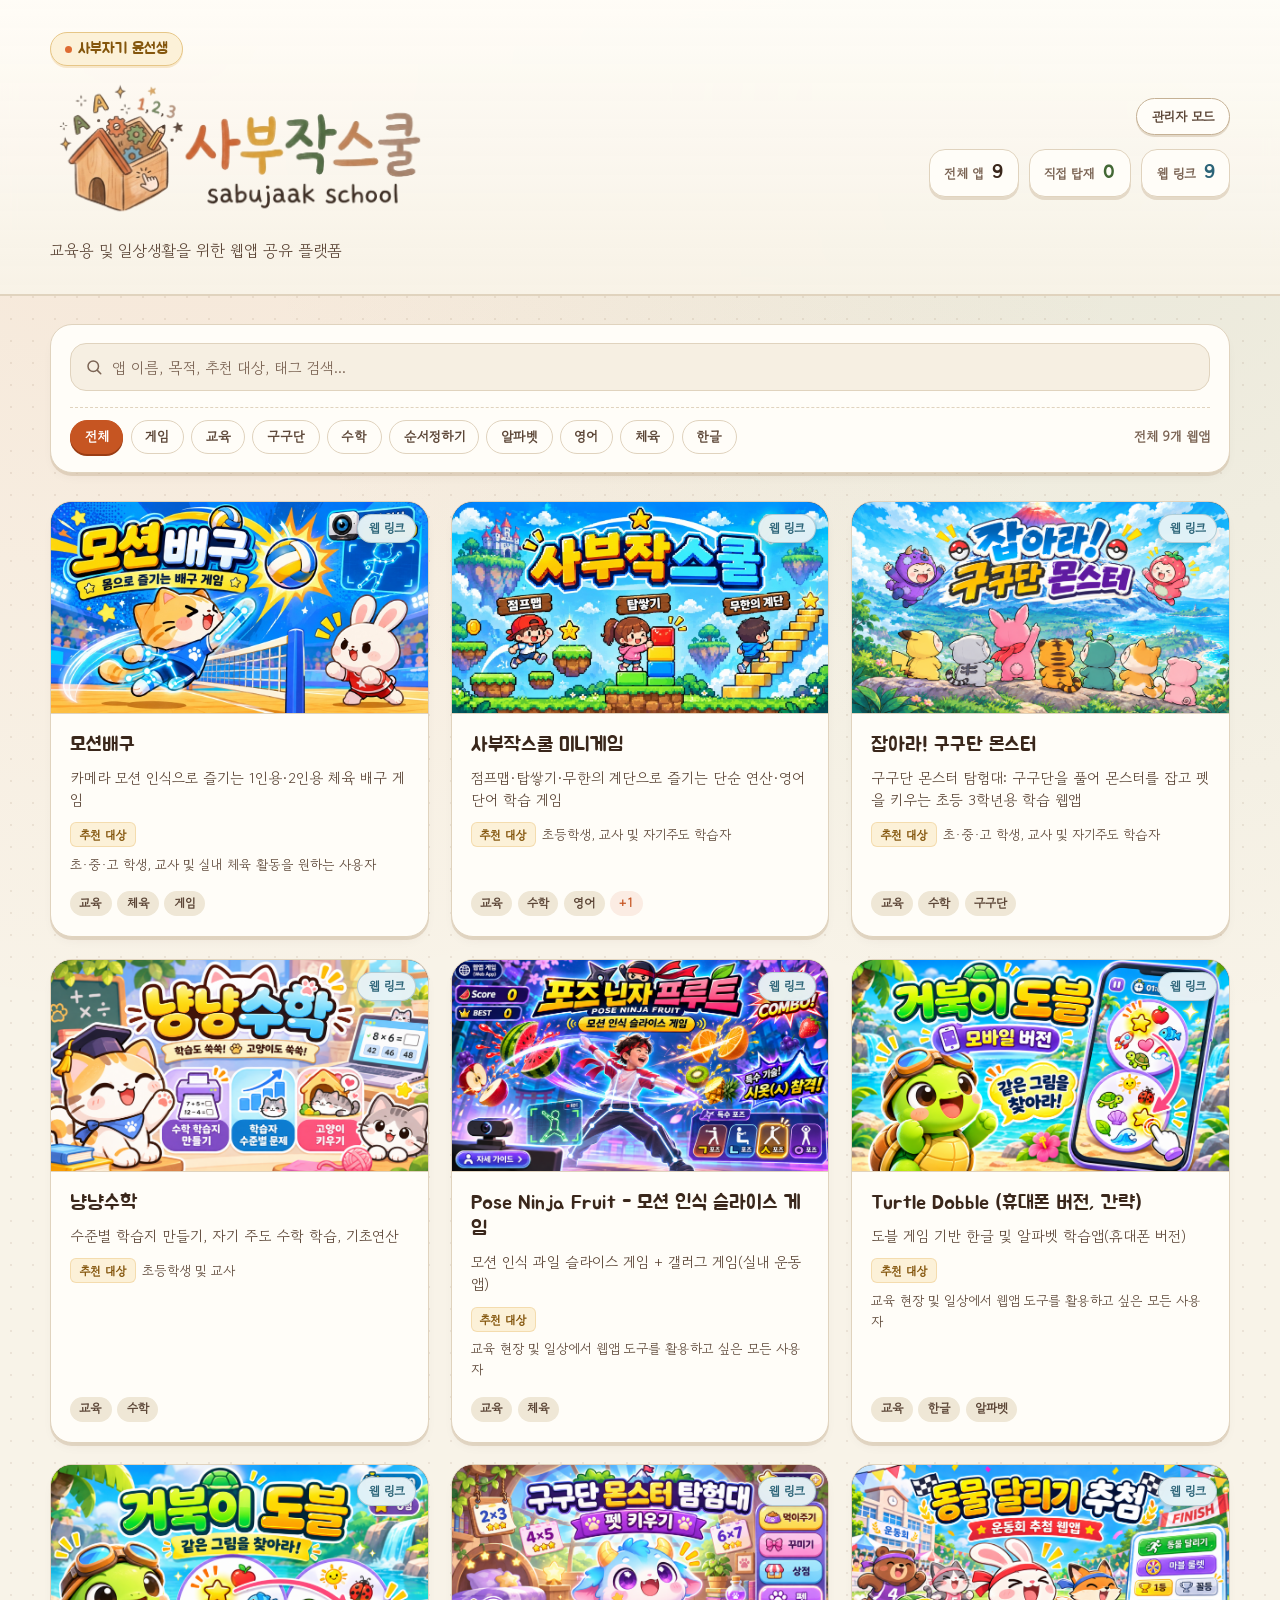
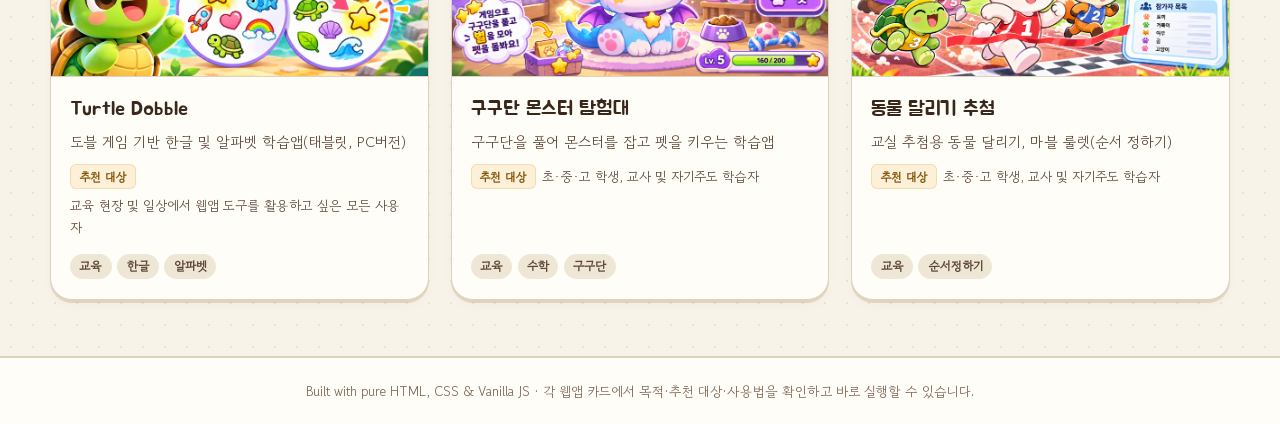
==== commit a9e8a144: "chore: add AI crawler opt-out robots.txt and noai meta tags" ====
--- a/index.html
+++ b/index.html
@@ -5,6 +5,8 @@
   <meta name="viewport" content="width=device-width, initial-scale=1.0" />
   <title>사부작스쿨</title>
   <meta name="description" content="교육용 및 일상생활을 위한 웹앱 공유 플랫폼" />
+  <meta name="robots" content="noai, noimageai" />
+  <meta name="googlebot" content="noai, noimageai" />
   <meta property="og:type" content="website" />
   <meta property="og:title" content="사부작스쿨" />
   <meta property="og:description" content="교육용 및 일상생활을 위한 웹앱 공유 플랫폼" />
@@ -19,6 +21,7 @@
   <script defer src="./js/viewer.js"></script>
   <script defer src="./js/recommender.js"></script>
   <script defer src="./js/github-sync.js"></script>
+  <script defer src="./js/firebase-sync.js"></script>
   <script defer src="./js/admin.js"></script>
   <script defer src="./js/app.js"></script>
 </head>
--- a/css/styles.css
+++ b/css/styles.css
@@ -266,6 +266,10 @@
   color: var(--sky-ink);
 }
 
+.stat-badge.is-views .stat-value {
+  color: var(--accent);
+}
+
 /* Main Layout */
 .portfolio-main {
   flex: 1 0 auto;
@@ -623,6 +627,39 @@
 
 .audience-text {
   color: var(--ink-secondary);
+}
+
+.app-card-footer {
+  margin-top: auto;
+  padding-top: 0.45rem;
+  display: flex;
+  align-items: center;
+  justify-content: space-between;
+  gap: 0.5rem;
+}
+
+.app-card-footer .app-card-tags {
+  margin-top: 0;
+  padding-top: 0;
+}
+
+.app-card-views {
+  flex: 0 0 auto;
+  font-size: 0.76rem;
+  font-weight: 700;
+  color: var(--ink-muted);
+  white-space: nowrap;
+}
+
+.modal-views-badge {
+  display: inline-flex;
+  align-items: center;
+  padding: 0.22rem 0.62rem;
+  border-radius: var(--radius-pill);
+  background: var(--surface-muted);
+  color: var(--ink-secondary);
+  font-size: 0.76rem;
+  font-weight: 700;
 }
 
 .app-card-tags {
@@ -1535,6 +1572,154 @@
   background: #0f172a;
 }
 
+.admin-firebase-creds {
+  display: flex;
+  flex-direction: column;
+  align-items: flex-start;
+  gap: 0.7rem;
+}
+
+.admin-firebase-status-row {
+  display: flex;
+  flex-wrap: wrap;
+  align-items: center;
+  justify-content: space-between;
+  gap: 0.5rem 0.8rem;
+}
+
+.admin-stats-header {
+  display: flex;
+  flex-wrap: wrap;
+  align-items: center;
+  justify-content: space-between;
+  gap: 0.5rem;
+}
+
+.admin-stats-refresh-btn {
+  padding: 0.35rem 0.78rem;
+  font-size: 0.8rem;
+}
+
+.admin-stats-kpi-grid {
+  display: grid;
+  grid-template-columns: repeat(3, minmax(0, 1fr));
+  gap: 0.6rem;
+}
+
+.admin-stats-kpi {
+  display: flex;
+  flex-direction: column;
+  gap: 0.15rem;
+  padding: 0.65rem 0.8rem;
+  border-radius: var(--radius-sm);
+  background: var(--surface);
+  border: 1px solid var(--border);
+}
+
+.admin-stats-kpi.is-primary {
+  background: var(--accent-soft);
+  border-color: rgba(198, 85, 34, 0.28);
+}
+
+.admin-stats-kpi-label {
+  font-size: 0.75rem;
+  font-weight: 700;
+  color: var(--ink-muted);
+}
+
+.admin-stats-kpi-value {
+  font-size: 1.18rem;
+  font-weight: 800;
+  font-variant-numeric: tabular-nums;
+  color: var(--ink);
+}
+
+.admin-stats-kpi.is-primary .admin-stats-kpi-value {
+  color: var(--accent);
+}
+
+.admin-stats-list-wrap {
+  display: flex;
+  flex-direction: column;
+  gap: 0.45rem;
+}
+
+.admin-stats-list {
+  display: flex;
+  flex-direction: column;
+  gap: 0.42rem;
+  max-height: 220px;
+  overflow-y: auto;
+  padding: 0.55rem 0.7rem;
+  border-radius: var(--radius-sm);
+  background: var(--surface);
+  border: 1px solid var(--border);
+}
+
+.admin-stat-row {
+  display: flex;
+  flex-direction: column;
+  gap: 0.22rem;
+}
+
+.admin-stat-row-top {
+  display: flex;
+  align-items: center;
+  gap: 0.45rem;
+  font-size: 0.83rem;
+}
+
+.admin-stat-rank {
+  flex: 0 0 auto;
+  min-width: 1.35rem;
+  height: 1.35rem;
+  border-radius: var(--radius-pill);
+  background: var(--surface-muted);
+  color: var(--ink-secondary);
+  font-size: 0.74rem;
+  font-weight: 700;
+  display: inline-flex;
+  align-items: center;
+  justify-content: center;
+}
+
+.admin-stat-name {
+  flex: 1 1 auto;
+  min-width: 0;
+  overflow: hidden;
+  text-overflow: ellipsis;
+  white-space: nowrap;
+  font-weight: 600;
+  color: var(--ink);
+}
+
+.admin-stat-count {
+  flex: 0 0 auto;
+  font-variant-numeric: tabular-nums;
+  color: var(--ink-secondary);
+}
+
+.admin-stat-bar-track {
+  width: 100%;
+  height: 6px;
+  border-radius: var(--radius-pill);
+  background: var(--surface-muted);
+  overflow: hidden;
+}
+
+.admin-stat-bar-fill {
+  display: block;
+  height: 100%;
+  border-radius: var(--radius-pill);
+  background: var(--accent);
+}
+
+.admin-stats-empty {
+  margin: 0.35rem 0;
+  font-size: 0.82rem;
+  color: var(--ink-muted);
+}
+
 .admin-github-details {
   border: 1px solid var(--border);
   border-radius: var(--radius-md);
@@ -1609,6 +1794,10 @@
 
   .hero-top-actions {
     justify-content: flex-start;
+  }
+
+  .admin-stats-kpi-grid {
+    grid-template-columns: 1fr;
   }
 
   .controls-bar {
--- a/css/theme-craft.css
+++ b/css/theme-craft.css
@@ -130,6 +130,15 @@
   font-size: 1.18rem;
 }
 
+.stat-badge.is-views {
+  border-color: #e6c687;
+  background: var(--ochre-soft);
+}
+
+.stat-badge.is-views .stat-value {
+  color: var(--accent);
+}
+
 /* Controls */
 .controls-bar {
   background: var(--surface);
@@ -250,6 +259,29 @@
   color: var(--accent);
 }
 
+.app-card-views {
+  padding: 0.16rem 0.55rem;
+  border-radius: var(--radius-pill);
+  background: var(--surface-muted);
+  color: var(--ink-secondary);
+}
+
+.modal-views-badge {
+  background: var(--ochre-soft);
+  color: var(--ochre-ink);
+  border: 1px solid rgba(217, 150, 38, 0.24);
+}
+
+.admin-stats-kpi.is-primary {
+  background: var(--ochre-soft);
+  border-color: #e6c687;
+}
+
+.admin-stats-kpi-value {
+  font-family: var(--font-display);
+  font-weight: 400;
+}
+
 .btn-reset-filters {
   background: var(--ink);
   color: #fffdf8;
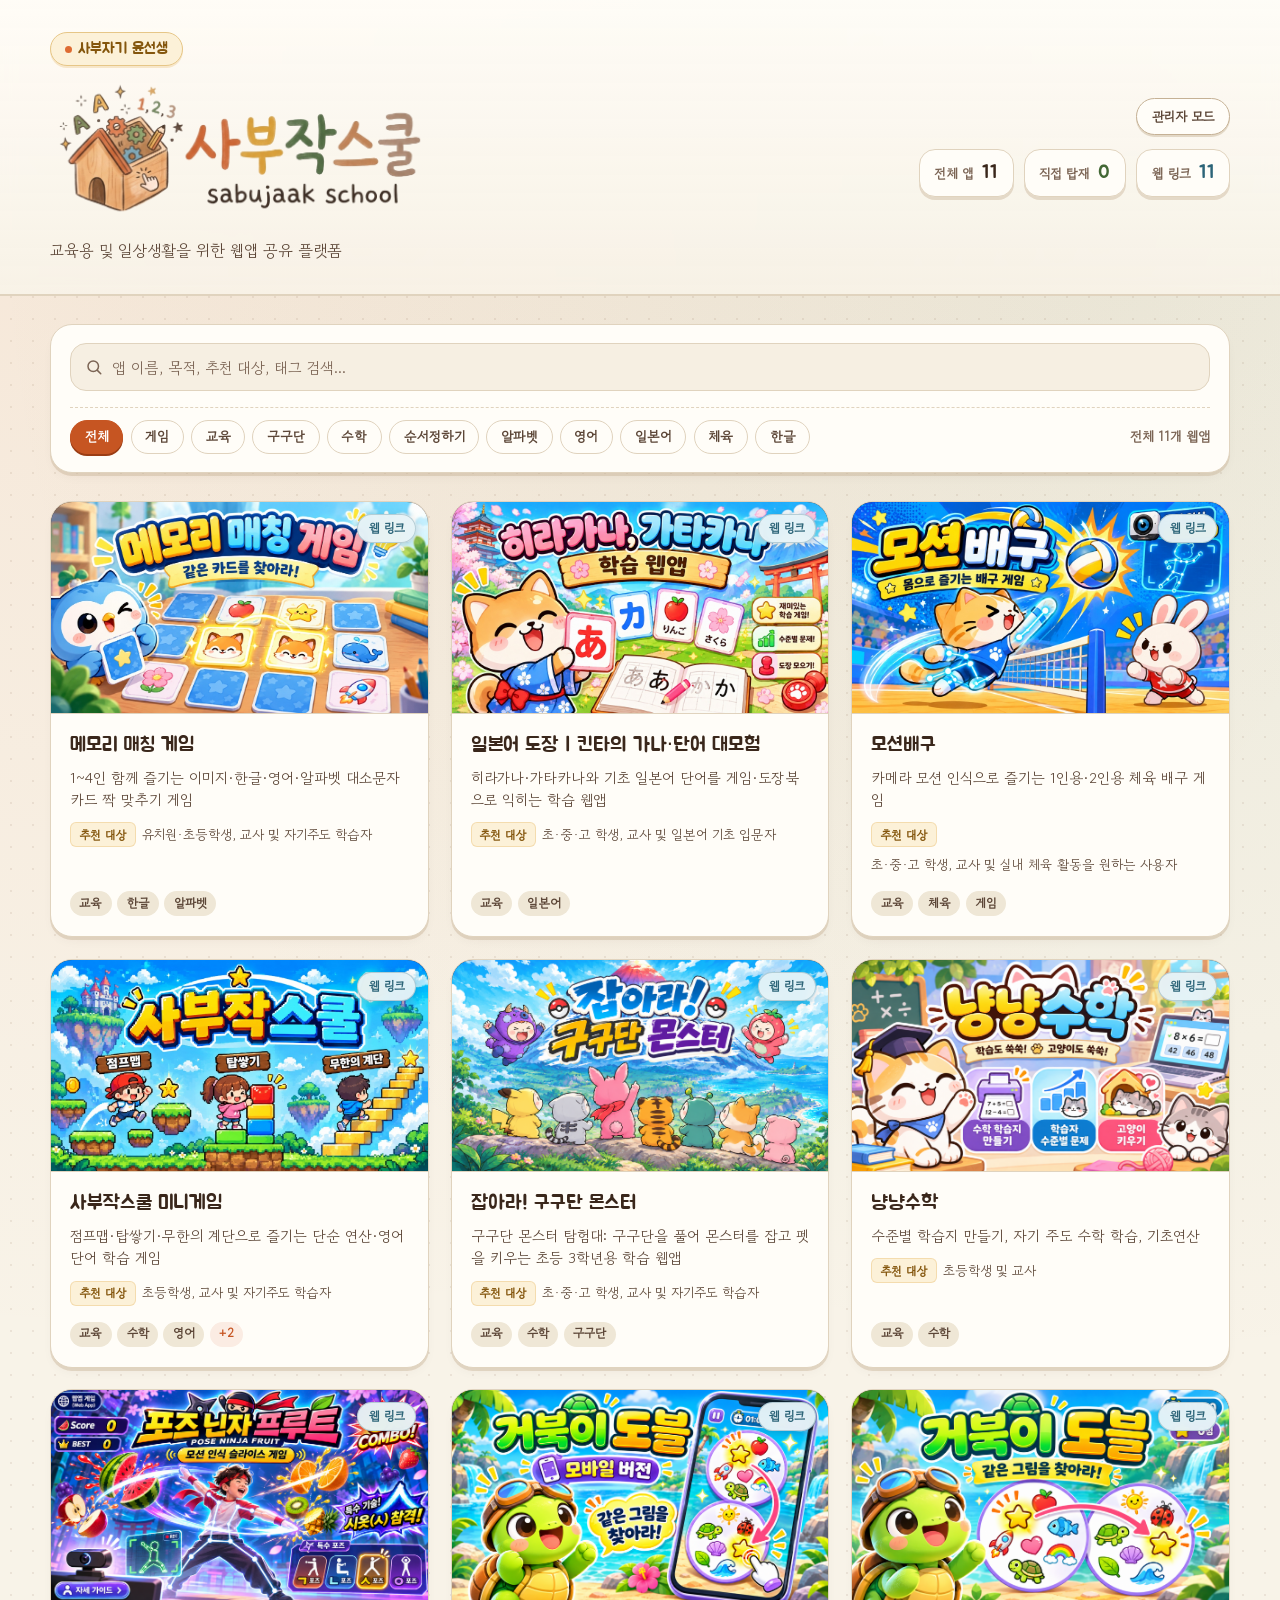
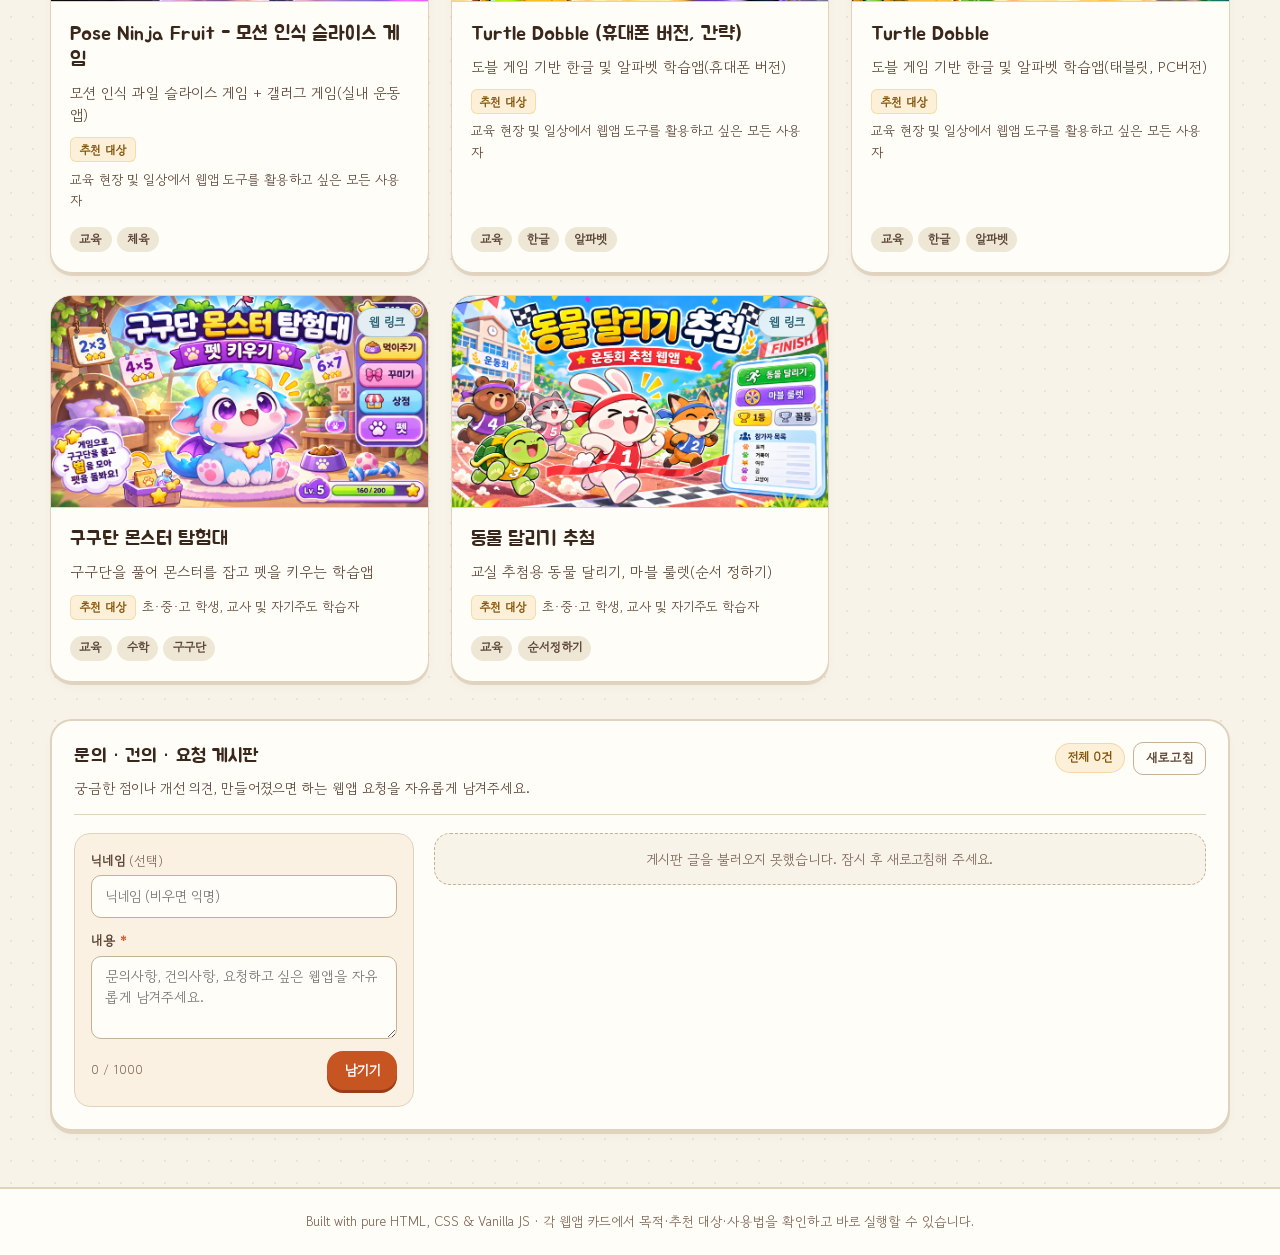
==== commit b5d2a88e: "feat: integrate feedback board section into portfolio page" ====
--- a/index.html
+++ b/index.html
@@ -23,6 +23,7 @@
   <script defer src="./js/github-sync.js"></script>
   <script defer src="./js/firebase-sync.js"></script>
   <script defer src="./js/admin.js"></script>
+  <script defer src="./js/board.js"></script>
   <script defer src="./js/app.js"></script>
 </head>
 <body>
@@ -65,6 +66,8 @@
       <section class="showcase-section" aria-label="웹앱 쇼케이스">
         <div id="app-grid" class="app-grid"></div>
       </section>
+
+      <section id="feedback-board" class="board-section" aria-label="문의 및 건의 게시판"></section>
     </main>
 
     <footer class="site-footer">
--- a/css/styles.css
+++ b/css/styles.css
@@ -1755,6 +1755,369 @@
   margin-left: auto;
 }
 
+/* Feedback Board */
+.board-section {
+  margin-top: 2.3rem;
+}
+
+.board-card-shell {
+  background: var(--surface);
+  border: 1px solid var(--border);
+  border-radius: var(--radius-lg);
+  padding: 1.35rem 1.4rem;
+  box-shadow: var(--shadow-sm);
+}
+
+.board-header {
+  display: flex;
+  flex-wrap: wrap;
+  align-items: flex-start;
+  justify-content: space-between;
+  gap: 0.75rem 1rem;
+  padding-bottom: 1rem;
+  border-bottom: 1px solid var(--border);
+}
+
+.board-header-info {
+  min-width: 0;
+  flex: 1 1 280px;
+}
+
+.board-title {
+  margin: 0;
+  font-size: 1.2rem;
+  font-weight: 800;
+  color: var(--ink);
+}
+
+.board-subtitle {
+  margin: 0.3rem 0 0;
+  font-size: 0.88rem;
+  line-height: 1.45;
+  color: var(--ink-secondary);
+}
+
+.board-header-actions {
+  display: flex;
+  align-items: center;
+  gap: 0.5rem;
+}
+
+.board-count-badge {
+  display: inline-flex;
+  align-items: center;
+  padding: 0.25rem 0.7rem;
+  border-radius: var(--radius-pill);
+  background: var(--accent-soft);
+  color: var(--accent);
+  font-size: 0.78rem;
+  font-weight: 700;
+}
+
+.board-refresh-btn {
+  padding: 0.32rem 0.75rem;
+  border-radius: var(--radius-sm);
+  border: 1px solid var(--border-strong);
+  background: var(--surface);
+  color: var(--ink-secondary);
+  font-size: 0.8rem;
+  font-weight: 600;
+  cursor: pointer;
+}
+
+.board-refresh-btn:hover:not(:disabled) {
+  border-color: var(--accent);
+  color: var(--accent);
+}
+
+.board-layout {
+  margin-top: 1.1rem;
+  display: grid;
+  grid-template-columns: minmax(280px, 340px) minmax(0, 1fr);
+  gap: 1.2rem;
+  align-items: start;
+}
+
+.board-form {
+  display: flex;
+  flex-direction: column;
+  gap: 0.75rem;
+  padding: 1rem;
+  border-radius: var(--radius-md);
+  background: var(--bg);
+  border: 1px solid var(--border);
+}
+
+.board-field {
+  display: flex;
+  flex-direction: column;
+  gap: 0.3rem;
+}
+
+.board-label {
+  font-size: 0.82rem;
+  font-weight: 700;
+  color: var(--ink-secondary);
+}
+
+.board-optional {
+  font-weight: 500;
+  color: var(--ink-muted);
+}
+
+.board-required {
+  color: var(--accent);
+}
+
+.board-input,
+.board-textarea,
+.board-reply-input {
+  width: 100%;
+  padding: 0.56rem 0.76rem;
+  border: 1px solid var(--border-strong);
+  border-radius: var(--radius-sm);
+  background: var(--surface);
+  color: var(--ink);
+  font-size: 0.88rem;
+  font-family: inherit;
+}
+
+.board-textarea,
+.board-reply-input {
+  resize: vertical;
+  line-height: 1.5;
+}
+
+.board-input:focus-visible,
+.board-textarea:focus-visible,
+.board-reply-input:focus-visible {
+  outline: 2px solid var(--accent);
+  outline-offset: 1px;
+}
+
+.board-form-footer {
+  display: flex;
+  align-items: center;
+  justify-content: space-between;
+  gap: 0.65rem;
+}
+
+.board-char-count {
+  font-size: 0.76rem;
+  font-variant-numeric: tabular-nums;
+  color: var(--ink-muted);
+}
+
+.board-submit-btn {
+  padding: 0.52rem 1.05rem;
+  font-size: 0.88rem;
+}
+
+.board-form-status {
+  margin: 0;
+  padding: 0.45rem 0.65rem;
+  border-radius: var(--radius-sm);
+  font-size: 0.82rem;
+  font-weight: 600;
+}
+
+.board-form-status.is-error {
+  background: #fef2f2;
+  color: #b91c1c;
+  border: 1px solid rgba(220, 38, 38, 0.22);
+}
+
+.board-form-status.is-success {
+  background: var(--emerald-soft);
+  color: var(--emerald-ink);
+  border: 1px solid rgba(67, 104, 53, 0.2);
+}
+
+.board-list-wrap {
+  display: flex;
+  flex-direction: column;
+  gap: 0.75rem;
+  min-width: 0;
+}
+
+.board-list-status {
+  margin: 0;
+  padding: 0.9rem 1rem;
+  border-radius: var(--radius-md);
+  background: var(--bg);
+  border: 1px dashed var(--border-strong);
+  font-size: 0.86rem;
+  color: var(--ink-muted);
+  text-align: center;
+}
+
+.board-list {
+  margin: 0;
+  padding: 0;
+  list-style: none;
+  display: flex;
+  flex-direction: column;
+  gap: 0.68rem;
+}
+
+.board-post {
+  padding: 0.85rem 1rem;
+  border-radius: var(--radius-md);
+  background: var(--bg);
+  border: 1px solid var(--border);
+  display: flex;
+  flex-direction: column;
+  gap: 0.45rem;
+}
+
+.board-post-top {
+  display: flex;
+  flex-wrap: wrap;
+  align-items: center;
+  justify-content: space-between;
+  gap: 0.45rem;
+}
+
+.board-post-meta {
+  display: flex;
+  flex-wrap: wrap;
+  align-items: center;
+  gap: 0.55rem;
+}
+
+.board-post-author {
+  font-size: 0.85rem;
+  font-weight: 700;
+  color: var(--ink);
+}
+
+.board-post-date {
+  font-size: 0.75rem;
+  color: var(--ink-muted);
+  font-variant-numeric: tabular-nums;
+}
+
+.board-post-content {
+  margin: 0;
+  font-size: 0.9rem;
+  line-height: 1.55;
+  color: var(--ink-secondary);
+  white-space: pre-wrap;
+  overflow-wrap: anywhere;
+}
+
+.board-post-actions {
+  display: inline-flex;
+  align-items: center;
+  gap: 0.35rem;
+}
+
+.board-action-btn {
+  padding: 0.22rem 0.58rem;
+  border-radius: var(--radius-sm);
+  border: 1px solid var(--border-strong);
+  background: var(--surface);
+  color: var(--ink-secondary);
+  font-size: 0.75rem;
+  font-weight: 700;
+  cursor: pointer;
+}
+
+.board-action-btn:hover:not(:disabled) {
+  border-color: var(--accent);
+  color: var(--accent);
+}
+
+.board-action-btn.is-danger {
+  border-color: rgba(220, 38, 38, 0.28);
+  background: #fef2f2;
+  color: #b91c1c;
+}
+
+.board-action-btn.is-danger.is-confirming {
+  background: #dc2626;
+  border-color: #dc2626;
+  color: #ffffff;
+}
+
+.board-post-reply {
+  margin-top: 0.2rem;
+  padding: 0.65rem 0.8rem;
+  border-radius: var(--radius-sm);
+  background: var(--surface);
+  border: 1px solid var(--border);
+  border-left: 3px solid var(--accent);
+  display: flex;
+  flex-direction: column;
+  gap: 0.3rem;
+}
+
+.board-reply-head {
+  display: flex;
+  flex-wrap: wrap;
+  align-items: center;
+  gap: 0.45rem;
+}
+
+.board-reply-badge {
+  display: inline-flex;
+  padding: 0.12rem 0.5rem;
+  border-radius: var(--radius-pill);
+  background: var(--accent-soft);
+  color: var(--accent);
+  font-size: 0.72rem;
+  font-weight: 700;
+}
+
+.board-reply-date {
+  font-size: 0.72rem;
+  color: var(--ink-muted);
+}
+
+.board-reply-text {
+  margin: 0;
+  font-size: 0.86rem;
+  line-height: 1.5;
+  color: var(--ink);
+  white-space: pre-wrap;
+  overflow-wrap: anywhere;
+}
+
+.board-reply-editor {
+  margin-top: 0.35rem;
+  display: flex;
+  flex-direction: column;
+  gap: 0.45rem;
+}
+
+.board-reply-editor-actions {
+  display: flex;
+  justify-content: flex-end;
+  gap: 0.45rem;
+}
+
+.board-reply-save-btn,
+.board-reply-cancel-btn {
+  padding: 0.36rem 0.8rem;
+  font-size: 0.8rem;
+}
+
+.board-more-wrap {
+  display: flex;
+  justify-content: center;
+}
+
+.board-more-btn {
+  padding: 0.48rem 1rem;
+  font-size: 0.84rem;
+}
+
+@media (max-width: 900px) {
+  .board-layout {
+    grid-template-columns: 1fr;
+  }
+}
+
 @media (max-width: 820px) {
   .admin-layout {
     grid-template-columns: 1fr;
--- a/css/theme-craft.css
+++ b/css/theme-craft.css
@@ -291,6 +291,41 @@
   background: var(--accent);
 }
 
+/* Feedback Board Craft Theme */
+.board-card-shell {
+  border: 2px solid var(--border);
+  background: var(--surface);
+  box-shadow: var(--shadow-sm);
+}
+
+.board-title {
+  font-family: var(--font-display);
+  font-weight: 400;
+  letter-spacing: 0.01em;
+}
+
+.board-form {
+  background: var(--surface-tint);
+  border: 1.5px solid var(--border);
+}
+
+.board-post {
+  background: #faf5eb;
+  border: 1.5px solid var(--border);
+}
+
+.board-post-reply {
+  background: var(--surface);
+  border: 1.5px solid var(--border);
+  border-left: 4px solid var(--accent);
+}
+
+.board-count-badge {
+  background: var(--ochre-soft);
+  color: var(--ochre-ink);
+  border: 1px solid rgba(217, 150, 38, 0.28);
+}
+
 /* Footer */
 .site-footer {
   border-top: 2px solid var(--border);
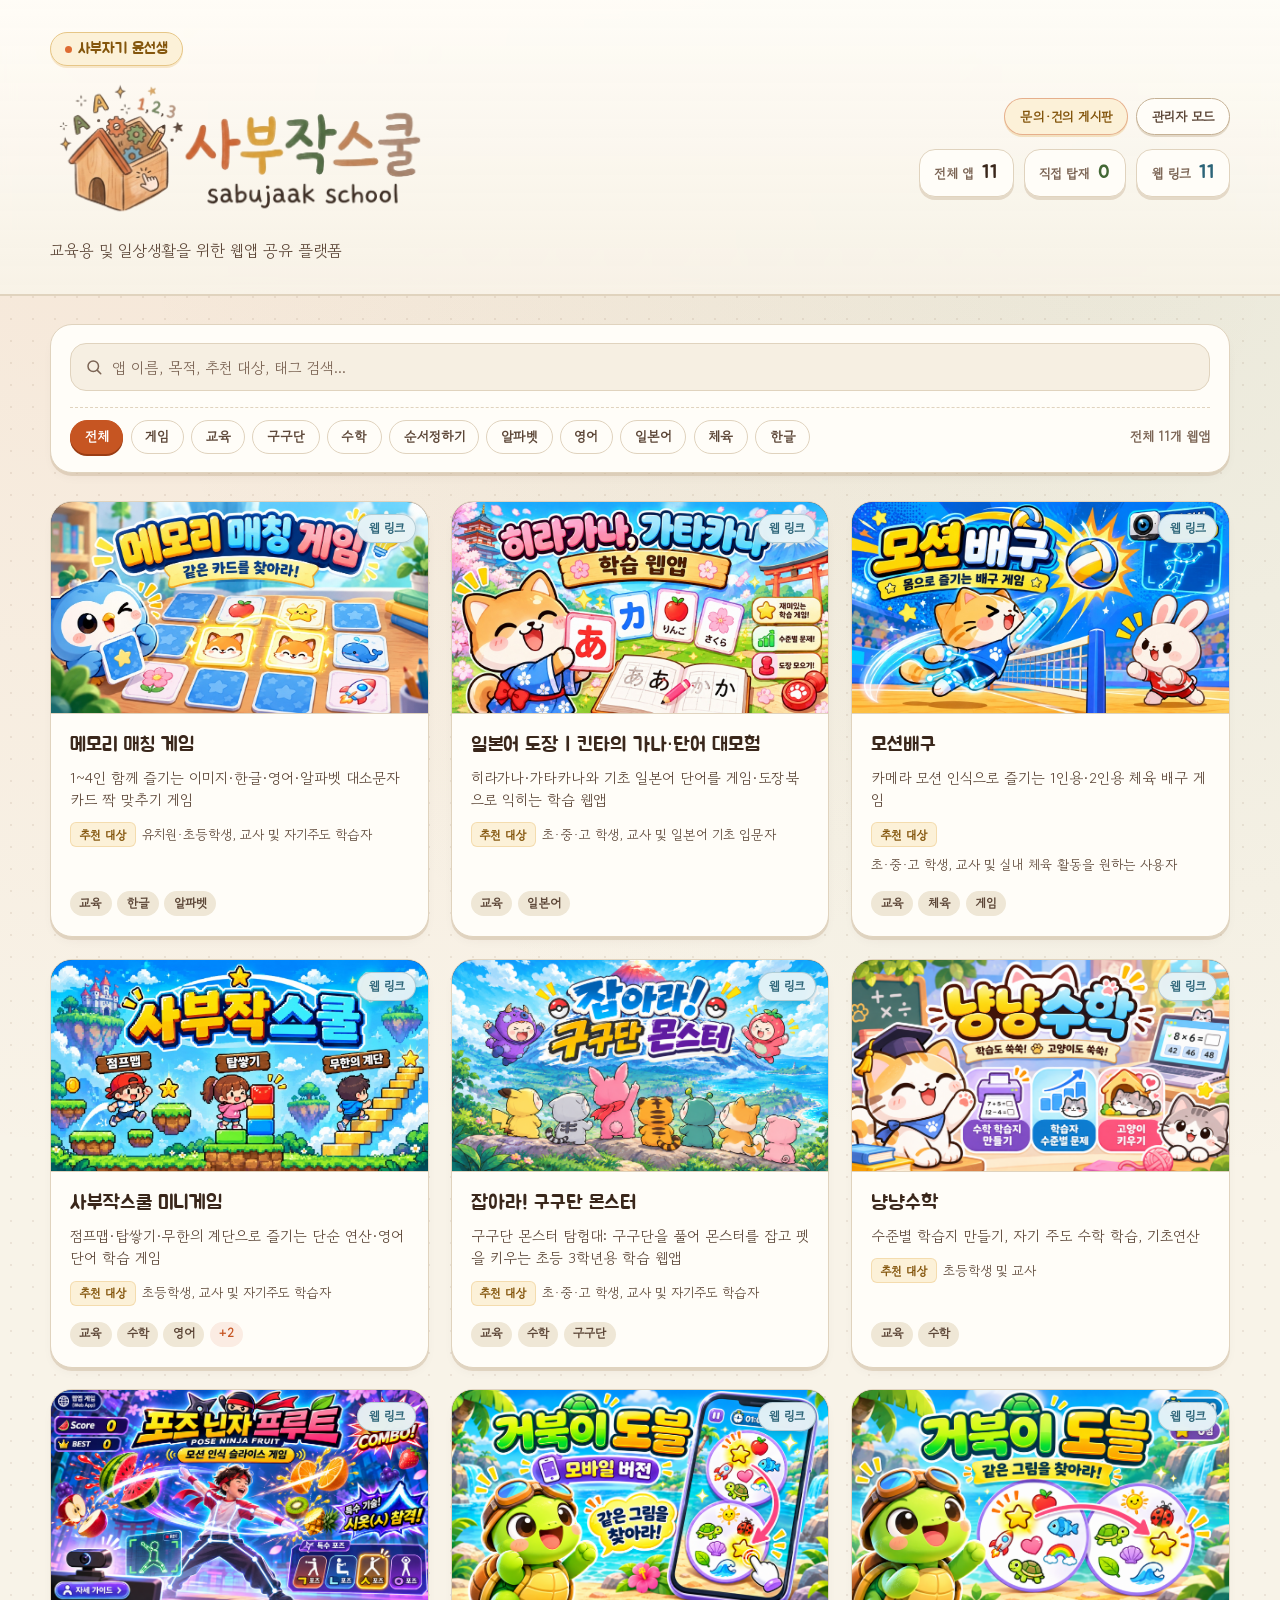
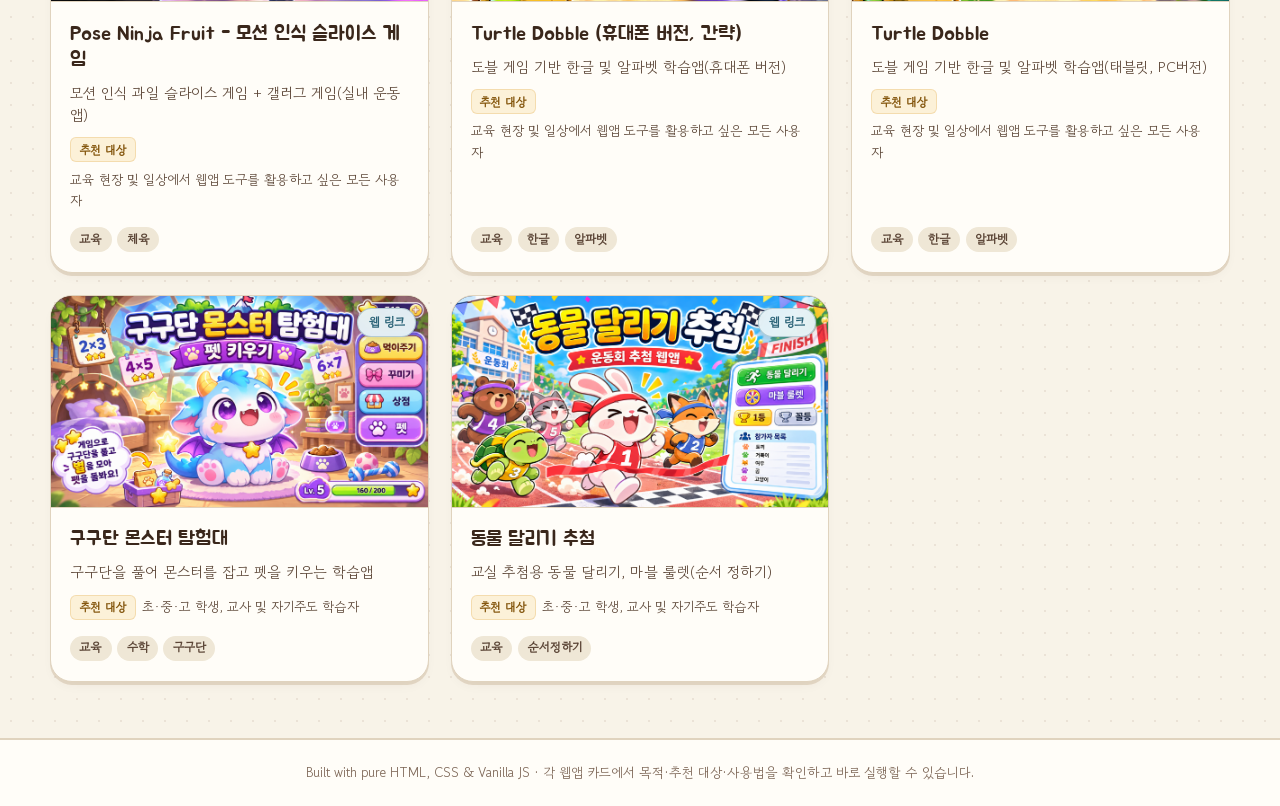
==== commit abb3647c: "feat: open feedback board modal from header button" ====
--- a/index.html
+++ b/index.html
@@ -66,8 +66,6 @@
       <section class="showcase-section" aria-label="웹앱 쇼케이스">
         <div id="app-grid" class="app-grid"></div>
       </section>
-
-      <section id="feedback-board" class="board-section" aria-label="문의 및 건의 게시판"></section>
     </main>
 
     <footer class="site-footer">
@@ -76,6 +74,8 @@
   </div>
 
   <div id="detail-modal" class="detail-modal" hidden aria-hidden="true"></div>
+
+  <div id="board-modal" class="modal-overlay" hidden aria-hidden="true"></div>
 
   <div id="admin-modal" class="modal-overlay" hidden aria-hidden="true"></div>
 
--- a/css/styles.css
+++ b/css/styles.css
@@ -191,6 +191,7 @@
   gap: 0.5rem;
 }
 
+.btn-board-entry,
 .btn-admin-entry,
 .btn-admin-lock {
   display: inline-flex;
@@ -201,7 +202,21 @@
   font-size: 0.82rem;
   font-weight: 700;
   cursor: pointer;
-  transition: background-color var(--transition-fast), border-color var(--transition-fast), color var(--transition-fast);
+  transition: background-color var(--transition-fast), border-color var(--transition-fast), color var(--transition-fast), transform var(--transition-fast);
+}
+
+.btn-board-entry {
+  border: 1px solid rgba(198, 85, 34, 0.35);
+  background: var(--accent-soft);
+  color: var(--accent);
+  box-shadow: var(--shadow-sm);
+}
+
+.btn-board-entry:hover {
+  border-color: var(--accent);
+  background: var(--accent);
+  color: var(--accent-ink);
+  transform: translateY(-1px);
 }
 
 .btn-admin-entry {
@@ -1755,20 +1770,28 @@
   margin-left: auto;
 }
 
-/* Feedback Board */
-.board-section {
-  margin-top: 2.3rem;
+/* Feedback Board Modal */
+#board-modal.modal-overlay {
+  z-index: 50;
+}
+
+.board-modal-dialog {
+  width: min(880px, 100%);
+  max-height: min(90vh, 780px);
+  overflow: hidden;
 }
 
 .board-card-shell {
-  background: var(--surface);
-  border: 1px solid var(--border);
-  border-radius: var(--radius-lg);
-  padding: 1.35rem 1.4rem;
-  box-shadow: var(--shadow-sm);
+  flex: 1 1 auto;
+  min-height: 0;
+  display: flex;
+  flex-direction: column;
+  background: var(--surface);
+  padding: 1.25rem 1.4rem;
 }
 
 .board-header {
+  flex: 0 0 auto;
   display: flex;
   flex-wrap: wrap;
   align-items: flex-start;
@@ -1830,11 +1853,30 @@
   color: var(--accent);
 }
 
+.board-header-actions .board-close-btn {
+  position: static;
+  margin: 0;
+  width: 32px;
+  height: 32px;
+  background: var(--surface-muted);
+  color: var(--ink);
+  border: 1px solid var(--border-strong);
+}
+
+.board-header-actions .board-close-btn:hover {
+  background: var(--ink);
+  color: #ffffff;
+}
+
 .board-layout {
+  flex: 1 1 auto;
+  min-height: 0;
+  overflow-y: auto;
   margin-top: 1.1rem;
+  padding-right: 0.15rem;
   display: grid;
-  grid-template-columns: minmax(280px, 340px) minmax(0, 1fr);
-  gap: 1.2rem;
+  grid-template-columns: minmax(260px, 320px) minmax(0, 1fr);
+  gap: 1.1rem;
   align-items: start;
 }
 
--- a/css/theme-craft.css
+++ b/css/theme-craft.css
@@ -112,6 +112,19 @@
   box-shadow: 0 2px 0 rgba(197, 177, 149, 0.45);
 }
 
+.btn-board-entry {
+  border: 1.5px solid rgba(198, 85, 34, 0.42);
+  background: var(--ochre-soft);
+  color: var(--ochre-ink);
+  box-shadow: 0 2px 0 rgba(217, 150, 38, 0.24);
+}
+
+.btn-board-entry:hover {
+  border-color: var(--accent);
+  background: var(--accent);
+  color: #fffdf8;
+}
+
 .btn-admin-entry:hover {
   border-color: var(--accent);
   color: var(--accent);
@@ -293,9 +306,7 @@
 
 /* Feedback Board Craft Theme */
 .board-card-shell {
-  border: 2px solid var(--border);
-  background: var(--surface);
-  box-shadow: var(--shadow-sm);
+  background: var(--surface);
 }
 
 .board-title {
